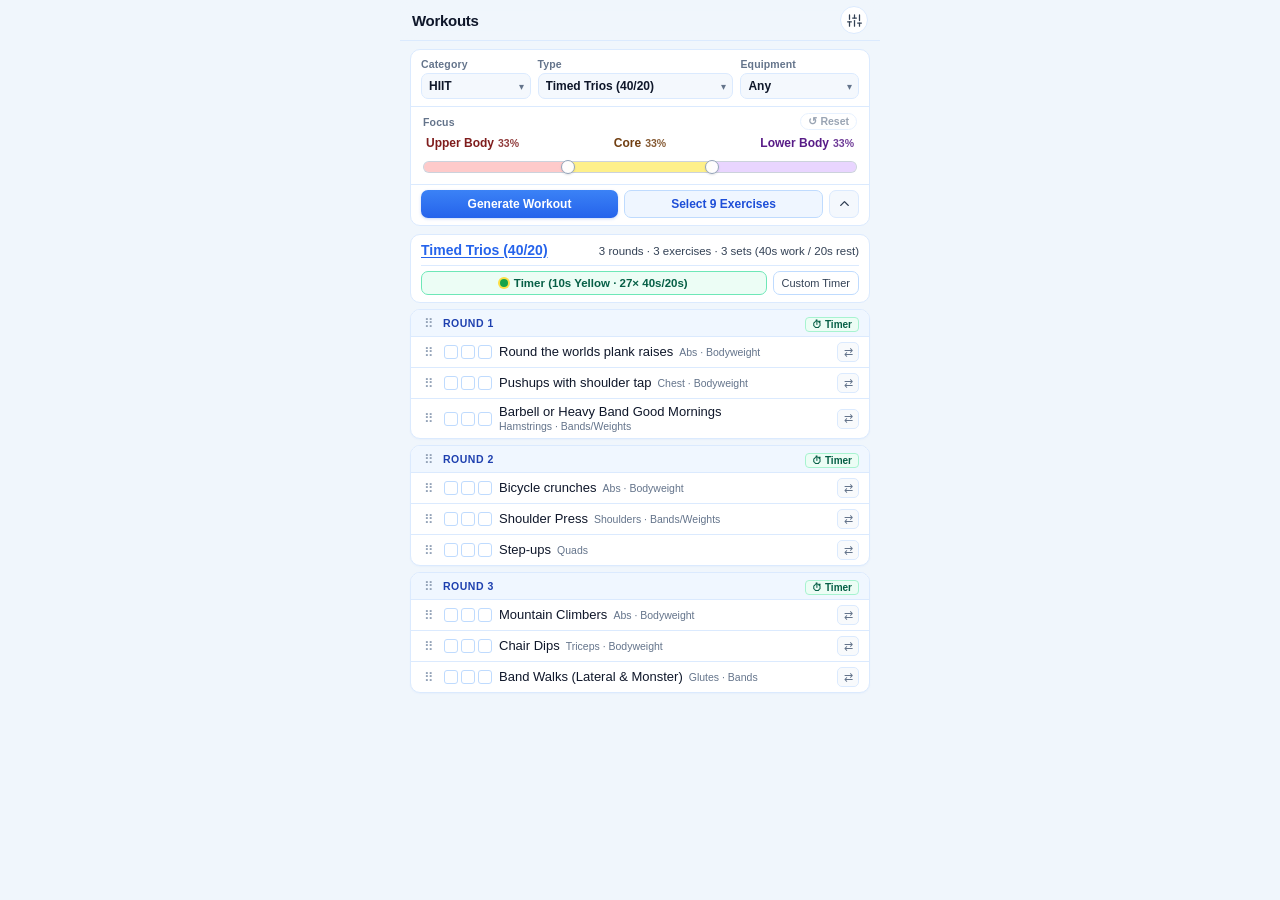
==== index.html @ 6a502878 "Fix timer audio mixing with music/podcasts, earbud-to-speaker route recovery, and timeline scroll-ba" ====
<!DOCTYPE html>
<html lang="en">
<head>
  <meta charset="UTF-8" />
  <meta name="viewport" content="width=device-width, initial-scale=1.0, maximum-scale=1.0, user-scalable=no, viewport-fit=cover" />
  <title>Workouts — joshal.com</title>
  <meta name="description" content="Minimalist HIIT & Strength Workout Generator PWA with multi-frame exercise diagrams, custom exercise slotting, and HIIT interval timer." />
  
  <!-- iOS Safari Home Screen Shortcut & Mobile PWA Meta Tags -->
  <meta name="apple-mobile-web-app-capable" content="yes" />
  <meta name="mobile-web-app-capable" content="yes" />
  <meta name="apple-mobile-web-app-status-bar-style" content="default" />
  <meta name="apple-mobile-web-app-title" content="Workouts" />
  <meta name="theme-color" content="#f0f6fc" />

  <link rel="manifest" href="./manifest.json" />
  <link rel="icon" type="image/svg+xml" href="./diagrams/app-icon.svg" />
  <link rel="apple-touch-icon" href="./diagrams/app-icon.svg" />
  <link rel="stylesheet" href="./src/styles.css?v=28" />
</head>
<body>
  <div class="app-shell">
    <!-- Compact Minimalist Top Navigation -->
    <header class="top-nav">
      <div class="brand-group">
        <h1 class="brand-title">Workouts</h1>
        <span class="excluded-pill" id="excludedCountBadge" hidden>0 Excluded</span>
      </div>

      <div class="nav-actions">
        <button id="settingsBtn" class="icon-btn" type="button" aria-label="User Settings">
          <svg width="15" height="15" viewBox="0 0 24 24" fill="none" stroke="currentColor" stroke-width="2" stroke-linecap="round" stroke-linejoin="round" aria-hidden="true">
            <line x1="4" y1="21" x2="4" y2="14"></line>
            <line x1="4" y1="10" x2="4" y2="3"></line>
            <line x1="12" y1="21" x2="12" y2="12"></line>
            <line x1="12" y1="8" x2="12" y2="3"></line>
            <line x1="20" y1="21" x2="20" y2="16"></line>
            <line x1="20" y1="12" x2="20" y2="3"></line>
            <line x1="1" y1="14" x2="7" y2="14"></line>
            <line x1="9" y1="8" x2="15" y2="8"></line>
            <line x1="17" y1="16" x2="23" y2="16"></line>
          </svg>
        </button>
      </div>
    </header>

    <main class="main-content">
      <!-- Top Menu Row + 3-Part Focus Slider Card -->
      <section id="inputsCard" class="card inputs-card" aria-label="Workout Generator Inputs">
        <div id="generatorSettingsCollapsible" class="generator-settings-collapsible">
          <div class="top-menu-row" aria-label="Workout Filters">
            <div class="top-menu-cell">
              <label for="workoutCategorySelect">Category</label>
              <div class="select-wrapper">
                <select id="workoutCategorySelect">
                  <option value="HIIT">HIIT</option>
                  <option value="Strength">Strength</option>
                  <option value="Either">Either</option>
                </select>
              </div>
            </div>

            <div class="top-menu-cell top-menu-cell-type">
              <label for="workoutTypeSelect">Type</label>
              <div class="select-wrapper">
                <select id="workoutTypeSelect">
                  <option value="Random">Random</option>
                </select>
              </div>
            </div>

            <div class="top-menu-cell">
              <label for="equipmentSelect">Equipment</label>
              <div class="select-wrapper">
                <select id="equipmentSelect">
                  <option value="Any">Any</option>
                  <option value="Weights">Weights</option>
                  <option value="Bands">Bands</option>
                  <option value="Nothing">Nothing</option>
                </select>
              </div>
            </div>
          </div>

          <div id="focusSliderSection" class="focus-slider-section" aria-label="Body Focus Distribution">
            <div class="focus-header-row">
              <span class="focus-section-title">Focus</span>
              <button
                type="button"
                id="resetFocusBtn"
                class="focus-reset-btn is-default"
                aria-label="Reset focus to 1/3 Upper Body, 1/3 Core, 1/3 Lower Body"
              >
                ↺ Reset
              </button>
            </div>
            <div class="focus-labels-row">
              <button
                type="button"
                id="focusLabelUpper"
                class="focus-area-label focus-label-upper"
                data-focus-area="Upper Body"
                aria-pressed="true"
              >
                <span class="focus-label-name">Upper Body</span>
                <span class="focus-label-pct" id="focusPctUpper">33%</span>
              </button>

              <button
                type="button"
                id="focusLabelCore"
                class="focus-area-label focus-label-core"
                data-focus-area="Core"
                aria-pressed="true"
              >
                <span class="focus-label-name">Core</span>
                <span class="focus-label-pct" id="focusPctCore">33%</span>
              </button>

              <button
                type="button"
                id="focusLabelLower"
                class="focus-area-label focus-label-lower"
                data-focus-area="Legs"
                aria-pressed="true"
              >
                <span class="focus-label-name">Lower Body</span>
                <span class="focus-label-pct" id="focusPctLower">33%</span>
              </button>
            </div>

            <div id="focusBarTrack" class="focus-bar-track">
              <div class="focus-bar-segments">
                <div id="focusSegUpper" class="focus-seg focus-seg-upper" style="width: 33.3333%;"></div>
                <div id="focusSegCore" class="focus-seg focus-seg-core" style="width: 33.3333%;"></div>
                <div id="focusSegLower" class="focus-seg focus-seg-lower" style="width: 33.3334%;"></div>
              </div>
              <div id="focusHandlesLayer" class="focus-handles-layer"></div>
            </div>
          </div>
        </div>

        <div class="generate-btn-row">
          <button id="generateWorkoutBtn" class="generate-btn" type="button">
            Generate Workout
          </button>
          <button id="selectExercisesBtn" class="select-exercises-btn" type="button">
            Select 9 Exercises
          </button>
          <button
            id="toggleInputsCollapseBtn"
            class="toggle-inputs-btn"
            type="button"
            aria-expanded="true"
            aria-controls="generatorSettingsCollapsible"
            aria-label="Collapse workout generator settings"
            title="Collapse workout generator settings"
          >
            <svg class="toggle-inputs-chevron" width="15" height="15" viewBox="0 0 24 24" fill="none" stroke="currentColor" stroke-width="2.25" stroke-linecap="round" stroke-linejoin="round" aria-hidden="true">
              <polyline points="18 15 12 9 6 15"></polyline>
            </svg>
          </button>
        </div>
      </section>

      <!-- Active Workout Section -->
      <section id="workoutSection" class="workout-section" aria-live="polite">
        <!-- Consolidated Single-Look Workout Header Bar (Workout Type is a Hyperlink + HIIT Timer Controls) -->
        <div class="card workout-header-card">
          <div class="workout-consolidated-bar">
            <a href="#workout-format" id="workoutTitleBtn" class="workout-type-link">
              <span id="workoutNameText">Timed Trios (40/20)</span>
            </a>
            <span class="workout-consolidated-meta" id="workoutMetaSummary">3 rounds · 3 exercises · 3 sets</span>
          </div>
          <div id="workoutTimerBar" class="workout-timer-bar">
            <button id="openWorkoutTimerBtn" class="timer-launch-btn" type="button">
              <span class="timer-icon-dot"></span>
              <span id="workoutTimerBtnLabel">Timer (10s + 9× 40/20)</span>
            </button>
            <button id="openCustomTimerBtn" class="timer-custom-btn" type="button">
              Custom Timer
            </button>
          </div>
        </div>

        <!-- Dynamic Rounds Container -->
        <div id="roundsContainer" class="rounds-container"></div>
      </section>
    </main>

    <!-- Bottom Sheet Modal Backdrop -->
    <div id="modalBackdrop" class="modal-backdrop" hidden></div>

    <!-- 1. Exercise Memory Refresher Modal (Description + Pre-Generated Multi-Frame Diagram) -->
    <div id="exerciseModal" class="bottom-sheet" role="dialog" aria-modal="true" aria-labelledby="exerciseModalTitle" hidden>
      <div class="sheet-handle"></div>
      <div class="sheet-header">
        <div>
          <span class="eyebrow-label" id="exerciseModalCategory">EXERCISE</span>
          <h2 id="exerciseModalTitle" class="sheet-title">Exercise Name</h2>
        </div>
        <button class="close-sheet-btn" data-close-modal="exerciseModal" type="button" aria-label="Close">✕</button>
      </div>
      <div class="sheet-content">
        <div class="diagram-container">
          <img id="exerciseModalDiagram" src="" alt="Exercise movement and muscle diagram" width="680" height="248" class="exercise-diagram-img" />
        </div>
        <div id="exerciseModalBadges" class="badge-row"></div>
        <p id="exerciseModalSummary" class="modal-lead"></p>

        <div class="modal-section">
          <h3>Instructions</h3>
          <ol id="exerciseModalSteps" class="steps-list"></ol>
        </div>

        <div class="form-tip-box" id="exerciseModalTipBox">
          <strong>Form Cue:</strong> <span id="exerciseModalTip"></span>
        </div>

        <div class="sheet-footer-actions" id="exerciseModalFooterActions">
          <button id="openSwapFromExerciseModalBtn" class="primary-action-btn" type="button">
            Swap Exercise
          </button>
        </div>
      </div>
    </div>

    <!-- 2. Workout Type Memory Refresher Modal -->
    <div id="workoutTypeModal" class="bottom-sheet" role="dialog" aria-modal="true" aria-labelledby="workoutTypeModalTitle" hidden>
      <div class="sheet-handle"></div>
      <div class="sheet-header">
        <div>
          <span class="eyebrow-label" id="workoutTypeModalCategory">WORKOUT FORMAT</span>
          <h2 id="workoutTypeModalTitle" class="sheet-title">Workout Type</h2>
        </div>
        <button class="close-sheet-btn" data-close-modal="workoutTypeModal" type="button" aria-label="Close">✕</button>
      </div>
      <div class="sheet-content">
        <div id="workoutTypeModalPills" class="workout-meta-pills"></div>
        <p id="workoutTypeModalSummary" class="modal-lead"></p>

        <div class="modal-section">
          <h3>How It Works</h3>
          <ol id="workoutTypeModalSteps" class="steps-list"></ol>
        </div>

        <div class="form-tip-box">
          <strong>Structure:</strong> <span id="workoutTypeModalTimer"></span>
        </div>

        <div class="form-tip-box tip-secondary">
          <strong>Pacing:</strong> <span id="workoutTypeModalPacing"></span>
        </div>
      </div>
    </div>

    <!-- 3. Exercise Swap Dropdown / Picker Sheet -->
    <div id="swapModal" class="bottom-sheet" role="dialog" aria-modal="true" aria-labelledby="swapModalTitle" hidden>
      <div class="sheet-handle"></div>
      <div class="sheet-header">
        <div>
          <span class="eyebrow-label" id="swapModalSlotLabel">ROUND 1 · EXERCISE 1</span>
          <h2 id="swapModalTitle" class="sheet-title">Swap Exercise</h2>
        </div>
        <button class="close-sheet-btn" data-close-modal="swapModal" type="button" aria-label="Close">✕</button>
      </div>
      <div class="sheet-content">
        <div class="swap-controls">
          <div id="swapSlotOptionsContainer" class="swap-slot-options-box" hidden></div>
          <button id="randomSwapBtn" class="random-swap-btn" type="button">
            Pick Random Valid Replacement
          </button>

          <div class="search-and-toggle">
            <input id="swapSearchInput" type="search" placeholder="Search exercises or muscles..." class="search-input" />
            <div class="segmented-control" role="tablist">
              <button id="swapFilterMatchingBtn" class="seg-btn active" type="button">Matching Filters</button>
              <button id="swapFilterAllBtn" class="seg-btn" type="button">All Exercises</button>
            </div>
            <div id="swapMuscleFilterBar" class="muscle-filter-bar" role="group" aria-label="Filter by muscle group"></div>
          </div>
        </div>

        <div id="swapExerciseList" class="swap-exercise-list"></div>
      </div>
    </div>

    <!-- 4. Muscle Overload Balance Recommendations Modal -->
    <div id="balanceModal" class="bottom-sheet" role="dialog" aria-modal="true" aria-labelledby="balanceModalTitle" hidden>
      <div class="sheet-handle"></div>
      <div class="sheet-header">
        <div>
          <span class="eyebrow-label warning-eyebrow">MUSCLE LOAD BALANCER</span>
          <h2 id="balanceModalTitle" class="sheet-title">Recommended Alternatives</h2>
        </div>
        <button class="close-sheet-btn" data-close-modal="balanceModal" type="button" aria-label="Close">✕</button>
      </div>
      <div class="sheet-content">
        <p id="balanceModalDescription" class="modal-lead"></p>
        <div id="balanceRecommendationsList" class="swap-exercise-list"></div>
        <button id="dismissWarningModalBtn" class="secondary-pill-btn full-width-link" type="button">
          Dismiss Overload Warning
        </button>
      </div>
    </div>

    <!-- 5. Per-User Profile & Settings Modal -->
    <div id="settingsModal" class="bottom-sheet" role="dialog" aria-modal="true" aria-labelledby="settingsModalTitle" hidden>
      <div class="sheet-handle"></div>
      <div class="sheet-header">
        <div>
          <span class="eyebrow-label">PREFERENCES</span>
          <h2 id="settingsModalTitle" class="sheet-title">Settings</h2>
        </div>
        <button class="close-sheet-btn" data-close-modal="settingsModal" type="button" aria-label="Close">✕</button>
      </div>
      <div class="sheet-content">
        <div class="settings-block" id="spokenExerciseNamesSettingBlock">
          <div class="settings-toggle-row">
            <div class="settings-toggle-copy">
              <h3>Spoken Exercise Names</h3>
              <p class="settings-help">Announce upcoming exercises and count down 3, 2, 1 in the timer.</p>
            </div>
            <button
              id="spokenExerciseNamesToggle"
              class="ios-toggle-switch is-on"
              type="button"
              role="switch"
              aria-checked="true"
              aria-label="Spoken Exercise Names"
            >
              <span class="ios-toggle-thumb"></span>
            </button>
          </div>
        </div>

        <div class="settings-block">
          <h3>Options per Exercise Slot</h3>
          <p class="settings-help">Provide 1 single exercise or 2–3 balanced options per slot.</p>
          <div class="segmented-control options-per-slot-control">
            <button class="seg-btn" data-options-count="1" type="button">1 Option</button>
            <button class="seg-btn" data-options-count="2" type="button">2 Options</button>
            <button class="seg-btn" data-options-count="3" type="button">3 Options</button>
          </div>
        </div>

        <div class="settings-block">
          <div class="exclusion-header-row">
            <h3>Exercise Exclusion List</h3>
            <button id="clearExclusionsBtn" class="text-link-btn" type="button">Include All</button>
          </div>
          <p class="settings-help">Uncheck exercises to exclude them from your workouts.</p>
          <input id="exclusionSearchInput" type="search" placeholder="Filter exercises or muscles..." class="search-input" />
          <div id="exclusionMuscleFilterBar" class="muscle-filter-bar" role="group" aria-label="Filter exclusions by muscle group"></div>
          <div id="exclusionChecklist" class="exclusion-checklist"></div>
        </div>

        <div class="settings-block qa-link-block">
          <a href="./qa-gallery.html" class="secondary-pill-btn full-width-link">
            View All 90 Exercise Diagrams →
          </a>
        </div>

        <div class="easter-egg-row">
          <button id="openCalfStretchTimerBtn" class="easter-egg-btn" type="button">
            Calf Stretch Timer
          </button>
        </div>
      </div>
    </div>

    <!-- 6. Select X Exercises (Custom Exercise Picker & Auto-Slotter) Modal -->
    <div id="selectExercisesModal" class="bottom-sheet" role="dialog" aria-modal="true" aria-labelledby="selectExercisesModalTitle" hidden>
      <div class="sheet-handle"></div>
      <div class="sheet-header">
        <div>
          <span class="eyebrow-label" id="selectExercisesEyebrow">CUSTOM EXERCISE PICKER</span>
          <h2 id="selectExercisesModalTitle" class="sheet-title">Select 9 Exercises (0/9)</h2>
        </div>
        <button class="close-sheet-btn" data-close-modal="selectExercisesModal" type="button" aria-label="Close">✕</button>
      </div>
      <div class="sheet-content">
        <div class="custom-select-toolbar">
          <div class="custom-select-status-row">
            <span id="selectExercisesDistributionText" class="settings-help">Pick exercises and the app will auto-slot them to balance muscle groups per round.</span>
            <div class="custom-select-quick-btns">
              <button id="autoFillRemainingBtn" class="text-link-btn" type="button">Auto-Fill Rest</button>
              <button id="clearSelectedExercisesBtn" class="text-link-btn" type="button">Clear</button>
            </div>
          </div>
          <input id="selectExercisesSearchInput" type="search" placeholder="Search exercises or muscles..." class="search-input" />
          <div class="segmented-control" role="tablist">
            <button id="selectFilterMatchingBtn" class="seg-btn active" type="button">Matching Filters</button>
            <button id="selectFilterAllBtn" class="seg-btn" type="button">All Exercises</button>
          </div>
          <div id="selectExercisesMuscleFilterBar" class="muscle-filter-bar" role="group" aria-label="Filter by muscle group"></div>
        </div>

        <div id="selectExercisesList" class="swap-exercise-list"></div>

        <div class="sheet-footer-actions">
          <button id="confirmSelectExercisesBtn" class="primary-action-btn" type="button">
            Auto-Slot Selected Exercises (0/9)
          </button>
        </div>
      </div>
    </div>

    <!-- 7. Large High-Visibility HIIT & Custom Timer Modal -->
    <div id="timerModal" class="timer-fullscreen-modal" role="dialog" aria-modal="true" aria-labelledby="timerModalTitle" hidden>
      <div class="timer-modal-inner">
        <!-- Top Header Bar -->
        <div class="timer-top-bar">
          <div>
            <span class="eyebrow-label" id="timerModalEyebrow">HIIT INTERVAL TIMER</span>
            <h2 id="timerModalTitle" class="timer-workout-title">Timed Duos (40/20)</h2>
          </div>
          <div class="timer-top-actions">
            <button id="toggleTimerCustomizerBtn" class="secondary-pill-btn" type="button">
              Customize
            </button>
            <button id="closeTimerModalBtn" class="close-sheet-btn" type="button" aria-label="Close Timer">✕</button>
          </div>
        </div>

        <!-- Scope Selector (Round 1, Round 2, etc.) -->
        <div id="timerScopePills" class="timer-scope-pills" role="tablist" aria-label="Timer Round Scope"></div>

        <!-- View A: Large High-Visibility Timer Execution View -->
        <div id="timerExecutionView" class="timer-execution-view">
          <div id="timerStageCard" class="timer-stage-card timer-color-yellow">
            <div id="timerStageFill" class="timer-stage-fill" style="height: 100%"></div>
            <div class="timer-stage-content">
              <div class="timer-stage-top">
                <span id="timerPhaseBadge" class="timer-phase-badge">10s PREP COUNTDOWN</span>
                <span id="timerStepCounter" class="timer-step-counter">Step 1 of 13</span>
              </div>

              <div id="timerClockDisplay" class="timer-big-clock" aria-live="assertive">
                00:10
              </div>

              <div id="timerActiveExerciseName" class="timer-bottom-label">
                Count Down
              </div>
            </div>
          </div>

          <div id="timerUpNextText" class="timer-up-next">
            Up Next: Exercise 1
          </div>

          <!-- Visual Sequence Strip (10s Yellow -> 40s Green -> 20s Blue ...) -->
          <div id="timerSequenceTimeline" class="timer-sequence-timeline" aria-label="Timer Intervals"></div>

          <!-- Large Touch Transport Controls -->
          <div class="timer-controls-row">
            <button id="timerPrevStepBtn" class="timer-ctrl-btn" type="button" aria-label="Previous Interval">⏮ Prev</button>
            <button id="timerStartPauseBtn" class="timer-play-btn" type="button">▶ Start</button>
            <button id="timerNextStepBtn" class="timer-ctrl-btn" type="button" aria-label="Next Interval">Next ⏭</button>
            <button id="timerResetBtn" class="timer-ctrl-btn" type="button" aria-label="Reset Timer">↺ Reset</button>
          </div>
        </div>

        <!-- View B: Custom Timer & Stock Timer Customizer View -->
        <div id="timerCustomizerView" class="timer-customizer-view" hidden>
          <div class="settings-block">
            <h3>Timer Mode &amp; Presets</h3>
            <div class="segmented-control">
              <button id="timerModeStockBtn" class="seg-btn active" type="button">Tuned Stock Timer</button>
              <button id="timerModeCustomBtn" class="seg-btn" type="button">Custom Timer Preset</button>
            </div>
            <div id="customPresetSelectorBox" class="custom-preset-box" hidden>
              <label for="customTimerPresetSelect" class="settings-help">Select Custom Timer Template:</label>
              <select id="customTimerPresetSelect" class="search-input"></select>
            </div>
            <div class="countdown-config-row">
              <label for="timerCountdownInput">Yellow Prep Countdown (sec):</label>
              <input id="timerCountdownInput" type="number" min="1" max="60" value="10" class="timer-num-input" />
            </div>
          </div>

          <div class="settings-block">
            <h3>Per-Exercise Durations &amp; Colors</h3>
            <p class="settings-help">Customize work/rest durations, change colors, or add extra times for any exercise in this workout.</p>
            <div id="perExerciseTimerList" class="per-exercise-timer-list"></div>
          </div>

          <div class="settings-block">
            <div class="exclusion-header-row">
              <h3>Interval Sequence Steps</h3>
              <button id="resetStockTimerBtn" class="text-link-btn" type="button">Reset to Default Stock</button>
            </div>
            <p class="settings-help">Add new times, or edit duration, color, and label for any interval step.</p>
            <div class="add-interval-row">
              <input id="newIntervalLabelInput" type="text" placeholder="Exercise or label..." class="search-input add-interval-label" />
              <input id="newIntervalDurationInput" type="number" min="1" max="3600" value="30" class="timer-num-input" aria-label="New interval duration in seconds" />
              <select id="newIntervalColorSelect" class="timer-color-select" aria-label="New interval color">
                <option value="green">Green</option>
                <option value="yellow-green">Yellow-Green</option>
                <option value="blue-green">Blue-Green</option>
                <option value="blue">Blue</option>
                <option value="yellow">Yellow</option>
                <option value="red">Red</option>
                <option value="orange">Orange</option>
                <option value="purple">Purple</option>
              </select>
              <button id="addCustomIntervalBtn" class="secondary-pill-btn" type="button">+ Add Time</button>
            </div>
            <div id="customIntervalStepsList" class="custom-interval-steps-list"></div>
          </div>

          <div class="sheet-footer-actions">
            <button id="applyTimerCustomizationBtn" class="primary-action-btn" type="button">
              Done &amp; Return to Timer
            </button>
          </div>
        </div>
      </div>
    </div>

    <!-- Toast Notification -->
    <div id="toast" class="toast" hidden>Updated</div>
  </div>

  <script type="module" src="./src/app.js?v=28"></script>
</body>
</html>
---- src/styles.css ----
:root {
  --bg-primary: #f0f6fc;
  --bg-card: #ffffff;
  --bg-card-elevated: #e8f2fc;
  --bg-input: #f4f8fd;
  --border-subtle: #dbeafe;
  --border-strong: #bfdbfe;
  --text-primary: #0f172a;
  --text-secondary: #334155;
  --text-muted: #64748b;
  --link-color: #2563eb;
  --accent-primary: #2563eb;
  --accent-blue-soft: #eff6ff;
  --accent-blue-border: #bfdbfe;
  --accent-blue-text: #1d4ed8;
  --accent-amber-bg: #fffbeb;
  --accent-amber-border: #fde68a;
  --accent-amber-text: #92400e;
  --radius-lg: 10px;
  --radius-md: 7px;
  --radius-sm: 4px;
  --safe-top: env(safe-area-inset-top, 0px);
  --safe-bottom: env(safe-area-inset-bottom, 0px);
}

* {
  box-sizing: border-box;
  -webkit-tap-highlight-color: transparent;
}

html, body {
  margin: 0;
  padding: 0;
  background-color: var(--bg-primary);
  color: var(--text-primary);
  font-family: -apple-system, BlinkMacSystemFont, "SF Pro Text", "Inter", "Segoe UI", Roboto, Helvetica, Arial, sans-serif;
  -webkit-font-smoothing: antialiased;
  touch-action: manipulation;
  overscroll-behavior-y: none;
}

.app-shell {
  max-width: 480px;
  margin: 0 auto;
  min-height: 100dvh;
  padding-bottom: calc(var(--safe-bottom) + 12px);
  display: flex;
  flex-direction: column;
}

/* Compact Light Top Navigation (safe-area-inset-top keeps sticky header below iPhone Dynamic Island in Safari Shortcut standalone mode) */
.top-nav {
  position: sticky;
  top: 0;
  z-index: 30;
  display: flex;
  align-items: center;
  justify-content: space-between;
  padding: calc(var(--safe-top) + 6px) 12px 6px;
  background: rgba(240, 246, 252, 0.94);
  backdrop-filter: blur(12px);
  -webkit-backdrop-filter: blur(12px);
  border-bottom: 1px solid var(--border-subtle);
}

.brand-group {
  display: flex;
  align-items: center;
  gap: 8px;
}

.brand-title {
  margin: 0;
  font-size: 15px;
  font-weight: 700;
  letter-spacing: -0.3px;
  color: var(--text-primary);
}

.excluded-pill {
  font-size: 10.5px;
  font-weight: 500;
  background: var(--accent-blue-soft);
  color: var(--accent-blue-text);
  border: 1px solid var(--accent-blue-border);
  padding: 1px 7px;
  border-radius: 999px;
}

.nav-actions {
  display: flex;
  align-items: center;
  gap: 6px;
}

.icon-btn {
  width: 28px;
  height: 28px;
  border-radius: 50%;
  background: var(--bg-card);
  border: 1px solid var(--border-subtle);
  color: var(--text-secondary);
  display: inline-flex;
  align-items: center;
  justify-content: center;
  cursor: pointer;
  padding: 0;
  transition: all 0.15s ease;
}

.icon-btn:hover,
.icon-btn:active {
  border-color: var(--link-color);
  color: var(--link-color);
  background: var(--accent-blue-soft);
}

/* Main Content — Ultra-Compact Vertical Density */
.main-content {
  padding: 8px 10px 16px;
  display: flex;
  flex-direction: column;
  gap: 8px;
}

.workout-section {
  display: flex;
  flex-direction: column;
  gap: 6px;
}

.card {
  background: var(--bg-card);
  border: 1px solid var(--border-subtle);
  border-radius: var(--radius-lg);
  overflow: hidden;
}

/* Top Menu Row (Category, Type, Equipment) + 3-Part Focus Slider */
.top-menu-row {
  padding: 8px 10px 7px;
  display: grid;
  grid-template-columns: minmax(0, 0.85fr) minmax(0, 1.52fr) minmax(0, 0.92fr);
  gap: 7px;
  border-bottom: 1px solid var(--border-subtle);
}

.top-menu-cell {
  display: flex;
  flex-direction: column;
  gap: 3px;
  min-width: 0;
}

.top-menu-cell label {
  font-size: 10.5px;
  font-weight: 600;
  color: var(--text-muted);
  letter-spacing: 0.15px;
  line-height: 1.15;
  white-space: nowrap;
}

.select-wrapper {
  position: relative;
  width: 100%;
  min-width: 0;
  background: var(--bg-input);
  border: 1px solid var(--border-subtle);
  border-radius: var(--radius-md);
  transition: border-color 0.15s ease, background-color 0.15s ease;
}

.select-wrapper:focus-within {
  border-color: var(--link-color);
  background: #ffffff;
}

.select-wrapper select {
  width: 100%;
  appearance: none;
  -webkit-appearance: none;
  background: transparent;
  color: var(--text-primary);
  border: none;
  padding: 5px 18px 5px 7px;
  font-size: 12px;
  font-weight: 600;
  text-align: left;
  text-align-last: left;
  cursor: pointer;
  white-space: nowrap;
  overflow: hidden;
  text-overflow: ellipsis;
}

.select-wrapper select:focus {
  outline: none;
}

.select-wrapper::after {
  content: "▾";
  position: absolute;
  right: 6px;
  top: 50%;
  transform: translateY(-50%);
  color: var(--text-muted);
  pointer-events: none;
  font-size: 10px;
}

/* 3-Part Focus Slider */
.focus-slider-section {
  padding: 6px 12px 7px;
  display: flex;
  flex-direction: column;
  gap: 4px;
  border-bottom: 1px solid var(--border-subtle);
}

.focus-header-row {
  display: flex;
  align-items: center;
  justify-content: space-between;
  gap: 8px;
}

.focus-section-title {
  font-size: 10.5px;
  font-weight: 600;
  color: var(--text-muted);
  letter-spacing: 0.15px;
  line-height: 1.15;
}

.focus-reset-btn {
  appearance: none;
  -webkit-appearance: none;
  background: var(--accent-soft, #eff6ff);
  color: var(--link-color, #2563eb);
  border: 1px solid rgba(37, 99, 235, 0.25);
  border-radius: 999px;
  padding: 1px 7px;
  font-family: inherit;
  font-size: 10.5px;
  font-weight: 600;
  line-height: 1.25;
  cursor: pointer;
  user-select: none;
  transition: opacity 0.15s ease, background-color 0.15s ease, border-color 0.15s ease, color 0.15s ease;
}

.focus-reset-btn:hover {
  background: #dbeafe;
  border-color: rgba(37, 99, 235, 0.4);
}

.focus-reset-btn:active {
  transform: scale(0.97);
}

.focus-reset-btn.is-default {
  background: transparent;
  color: var(--text-muted);
  border-color: var(--border-subtle);
  opacity: 0.65;
}

.focus-reset-btn.is-default:hover {
  opacity: 0.95;
  background: rgba(15, 23, 42, 0.04);
}

.focus-labels-row {
  display: grid;
  grid-template-columns: 1fr auto 1fr;
  align-items: baseline;
  gap: 6px;
}

.focus-area-label {
  appearance: none;
  -webkit-appearance: none;
  background: transparent;
  border: none;
  padding: 2px 3px;
  margin: 0;
  border-radius: var(--radius-sm);
  font-family: inherit;
  font-size: 12px;
  font-weight: 700;
  line-height: 1.2;
  cursor: pointer;
  display: inline-flex;
  align-items: baseline;
  gap: 4px;
  user-select: none;
  transition: background-color 0.15s ease;
}

.focus-area-label:hover {
  background: rgba(15, 23, 42, 0.04);
}

.focus-area-label:active {
  transform: scale(0.98);
}

.focus-label-upper {
  justify-self: start;
  text-align: left;
  color: #7f1d1d;
}

.focus-label-core {
  justify-self: center;
  text-align: center;
  color: #713f12;
}

.focus-label-lower {
  justify-self: end;
  text-align: right;
  color: #581c87;
}

.focus-area-label.is-deselected {
  color: #94a3b8;
  font-weight: 600;
}

.focus-label-pct {
  font-size: 10.5px;
  font-weight: 700;
  font-variant-numeric: tabular-nums;
  opacity: 0.86;
}

.focus-area-label.is-deselected .focus-label-pct {
  display: none;
}

.focus-bar-track {
  position: relative;
  height: 20px;
  display: flex;
  align-items: center;
  touch-action: none;
  user-select: none;
  cursor: pointer;
}

.focus-bar-segments {
  width: 100%;
  height: 12px;
  border-radius: 999px;
  overflow: hidden;
  display: flex;
  border: 1px solid rgba(15, 23, 42, 0.1);
  background: #e2e8f0;
}

.focus-seg {
  height: 100%;
  transition: width 0.1s ease-out;
}

.focus-bar-track.is-dragging .focus-seg {
  transition: none;
}

.focus-seg-upper {
  background: #fecaca;
}

.focus-seg-core {
  background: #fef08a;
}

.focus-seg-lower {
  background: #e9d5ff;
}

.focus-handles-layer {
  position: absolute;
  inset: 0;
  pointer-events: none;
}

.focus-slider-thumb {
  position: absolute;
  top: 50%;
  transform: translate(-50%, -50%);
  width: 14px;
  height: 14px;
  padding: 0;
  border-radius: 50%;
  background: rgba(255, 255, 255, 0.96);
  border: 1.5px solid #94a3b8;
  box-shadow: 0 1px 2px rgba(15, 23, 42, 0.12);
  pointer-events: auto;
  cursor: ew-resize;
  touch-action: none;
  display: inline-flex;
  align-items: center;
  justify-content: center;
  transition: transform 0.1s ease, border-color 0.15s ease, box-shadow 0.15s ease;
}

/* Generous invisible touch hit-target for effortless mobile dragging */
.focus-slider-thumb::before {
  content: "";
  position: absolute;
  width: 28px;
  height: 26px;
  border-radius: 50%;
}

.focus-slider-thumb:hover,
.focus-slider-thumb:focus-visible,
.focus-slider-thumb.is-active {
  border-color: var(--link-color);
  box-shadow: 0 0 0 2.5px rgba(37, 99, 235, 0.16), 0 1px 2px rgba(15, 23, 42, 0.14);
  outline: none;
}

.focus-slider-thumb.is-active {
  transform: translate(-50%, -50%) scale(1.1);
}

/* Collapsible Generator Settings Wrapper */
.generator-settings-collapsible {
  display: flex;
  flex-direction: column;
}

.inputs-card.is-collapsed .generator-settings-collapsible {
  display: none !important;
}

/* Compact Generate & Select Exercises Button Row */
.generate-btn-row {
  padding: 5px 10px 7px;
  display: flex;
  align-items: center;
  gap: 6px;
}

.inputs-card.is-collapsed .generate-btn-row {
  padding: 6px 10px;
}

.generate-btn {
  flex: 1;
  background: linear-gradient(180deg, #3b82f6 0%, #2563eb 100%);
  color: #ffffff;
  border: none;
  border-radius: var(--radius-md);
  padding: 7px 10px;
  font-size: 12px;
  font-weight: 600;
  cursor: pointer;
  box-shadow: 0 1px 3px rgba(37, 99, 235, 0.25);
  transition: opacity 0.15s ease, transform 0.1s ease;
  white-space: nowrap;
}

.generate-btn:active {
  opacity: 0.9;
  transform: scale(0.99);
}

.select-exercises-btn {
  flex: 1;
  background: var(--accent-blue-soft);
  color: var(--accent-blue-text);
  border: 1px solid var(--border-strong);
  border-radius: var(--radius-md);
  padding: 6px 10px;
  font-size: 12px;
  font-weight: 600;
  cursor: pointer;
  transition: all 0.15s ease;
  white-space: nowrap;
}

.select-exercises-btn:hover,
.select-exercises-btn:active {
  background: #dbeafe;
  border-color: var(--link-color);
}

.toggle-inputs-btn {
  flex: 0 0 auto;
  width: 30px;
  align-self: stretch;
  background: var(--bg-input);
  color: var(--text-secondary);
  border: 1px solid var(--border-subtle);
  border-radius: var(--radius-md);
  padding: 0;
  display: inline-flex;
  align-items: center;
  justify-content: center;
  cursor: pointer;
  transition: background-color 0.15s ease, border-color 0.15s ease, color 0.15s ease;
}

.toggle-inputs-btn:hover,
.toggle-inputs-btn:active {
  background: var(--accent-blue-soft);
  color: var(--accent-blue-text);
  border-color: var(--link-color);
}

.inputs-card.is-collapsed .toggle-inputs-btn {
  background: var(--accent-blue-soft);
  color: var(--accent-blue-text);
  border: 1px solid var(--border-strong);
}

.inputs-card.is-collapsed .toggle-inputs-btn:hover,
.inputs-card.is-collapsed .toggle-inputs-btn:active {
  background: #dbeafe;
  border-color: var(--link-color);
}

.toggle-inputs-chevron {
  display: block;
  transition: transform 0.18s ease;
}

.inputs-card.is-collapsed .toggle-inputs-chevron {
  transform: rotate(180deg);
}

/* Consolidated Single-Look Workout Header */
.workout-header-card {
  padding: 7px 10px;
  display: flex;
  flex-direction: column;
  gap: 6px;
}

.workout-timer-bar {
  display: flex;
  align-items: center;
  gap: 6px;
  padding-top: 5px;
  border-top: 1px solid var(--border-subtle);
}

.timer-launch-btn {
  flex: 1;
  display: inline-flex;
  align-items: center;
  justify-content: center;
  gap: 6px;
  background: #ecfdf5;
  color: #065f46;
  border: 1px solid #6ee7b7;
  border-radius: var(--radius-md);
  padding: 5px 8px;
  font-size: 11.5px;
  font-weight: 600;
  cursor: pointer;
  min-width: 0;
  white-space: nowrap;
  overflow: hidden;
  text-overflow: ellipsis;
}

.timer-launch-btn:hover,
.timer-launch-btn:active {
  background: #d1fae5;
}

.timer-icon-dot {
  width: 8px;
  height: 8px;
  border-radius: 50%;
  background: #16a34a;
  box-shadow: 0 0 0 2px #fde047;
  flex-shrink: 0;
}

.timer-custom-btn {
  background: #ffffff;
  color: var(--text-secondary);
  border: 1px solid var(--border-strong);
  border-radius: var(--radius-md);
  padding: 5px 8px;
  font-size: 11px;
  font-weight: 500;
  cursor: pointer;
  flex-shrink: 0;
}

.timer-custom-btn:hover,
.timer-custom-btn:active {
  border-color: var(--link-color);
  color: var(--link-color);
}

.workout-consolidated-bar {
  display: flex;
  flex-wrap: wrap;
  align-items: baseline;
  justify-content: space-between;
  gap: 4px 10px;
}

/* Workout Type Hyperlink */
.workout-type-link {
  color: var(--link-color);
  text-decoration: underline;
  text-underline-offset: 2px;
  font-size: 14px;
  font-weight: 600;
  cursor: pointer;
  line-height: 1.25;
}

.workout-type-link:hover,
.workout-type-link:active {
  color: #1d4ed8;
}

.workout-consolidated-meta {
  font-size: 11.5px;
  font-weight: 400;
  color: var(--text-secondary);
  line-height: 1.25;
}

/* Compact Rounds & Slots */
.rounds-container {
  display: flex;
  flex-direction: column;
  gap: 6px;
}

.round-card {
  background: var(--bg-card);
  border: 1px solid var(--border-subtle);
  border-radius: var(--radius-lg);
  overflow: hidden;
  box-shadow: 0 1px 2px rgba(37, 99, 235, 0.04);
}

.round-card.round-completed .slots-list {
  opacity: 0.5;
}

.round-header {
  padding: 4px 10px;
  background: #f0f7ff;
  display: flex;
  align-items: center;
  justify-content: space-between;
  border-bottom: 1px solid var(--border-subtle);
}

.round-header-left {
  display: flex;
  align-items: center;
  gap: 6px;
}

.round-title {
  font-size: 10.5px;
  font-weight: 700;
  text-transform: uppercase;
  letter-spacing: 0.5px;
  color: #1e40af;
}

/* Drag Handles & Drop Target Highlights */
.drag-handle {
  display: inline-flex;
  align-items: center;
  justify-content: center;
  color: #94a3b8;
  font-size: 13px;
  line-height: 1;
  padding: 2px 3px;
  border-radius: 4px;
  cursor: grab;
  user-select: none;
  touch-action: none;
  flex-shrink: 0;
  transition: color 0.15s ease, background-color 0.15s ease;
}

.drag-handle:hover {
  color: #3b82f6;
  background-color: rgba(59, 130, 246, 0.1);
}

.drag-handle:active {
  cursor: grabbing;
}

.round-card.is-dragging,
.exercise-slot.is-dragging {
  opacity: 0.55;
  outline: 1.5px dashed #3b82f6;
}

.round-card.drag-over-round {
  outline: 2px solid #2563eb;
  box-shadow: 0 0 0 3px rgba(37, 99, 235, 0.18);
}

.exercise-slot.drag-over-slot-reorder {
  background: #eff6ff;
  box-shadow: inset 0 2px 0 #2563eb, inset 0 -2px 0 #2563eb;
}

.exercise-slot.drag-over-slot-swap {
  background: #ecfdf5;
  box-shadow: inset 0 0 0 2px #10b981;
}

/* Single-Line Combined Overload Warning Banner */
.overload-banner {
  background: var(--accent-amber-bg);
  border-bottom: 1px solid var(--accent-amber-border);
  padding: 4px 10px;
  display: flex;
  align-items: center;
  justify-content: space-between;
  flex-wrap: wrap;
  gap: 4px 8px;
  font-size: 11px;
  color: var(--accent-amber-text);
}

.overload-banner-text {
  line-height: 1.3;
  min-width: 0;
}

.overload-banner-text strong {
  font-weight: 600;
}

.overload-banner-actions {
  display: inline-flex;
  align-items: center;
  gap: 4px;
  flex-shrink: 0;
}

.balance-now-btn {
  background: #f59e0b;
  color: #ffffff;
  border: none;
  border-radius: 4px;
  padding: 2px 7px;
  font-size: 10.5px;
  font-weight: 600;
  cursor: pointer;
}

.balance-options-btn {
  background: #ffffff;
  color: var(--accent-amber-text);
  border: 1px solid var(--accent-amber-border);
  border-radius: 4px;
  padding: 2px 6px;
  font-size: 10.5px;
  font-weight: 500;
  cursor: pointer;
}

/* Exercise Slots — Tight Single-Line Layout */
.slots-list {
  display: flex;
  flex-direction: column;
}

.exercise-slot {
  padding: 5px 10px;
  border-bottom: 1px solid var(--border-subtle);
  display: flex;
  flex-direction: column;
  gap: 4px;
}

.exercise-slot:last-child {
  border-bottom: none;
}

.exercise-slot.completed .exercise-title-text {
  text-decoration: line-through;
  color: var(--text-muted);
}

/* Multi-option slide switcher tabs inside a slot */
.multi-option-tabs {
  display: flex;
  align-items: center;
  gap: 4px;
}

.multi-opt-pill {
  flex: 1;
  background: var(--accent-blue-soft);
  border: 1px solid var(--border-strong);
  color: var(--accent-blue-text);
  border-radius: 4px;
  padding: 2px 6px;
  font-size: 10.5px;
  font-weight: 500;
  cursor: pointer;
  text-align: center;
  white-space: nowrap;
  overflow: hidden;
  text-overflow: ellipsis;
  transition: all 0.15s ease;
}

.multi-opt-pill.active {
  background: var(--accent-primary);
  border-color: var(--accent-primary);
  color: #ffffff;
  font-weight: 600;
}

.slot-main-row {
  display: flex;
  align-items: center;
  justify-content: space-between;
  gap: 8px;
}

.slot-left {
  display: flex;
  align-items: center;
  gap: 7px;
  min-width: 0;
  flex: 1;
}

/* Format-Aware Small Checkboxes (Per-Set & Per-Round) */
.set-checkboxes {
  display: inline-flex;
  align-items: center;
  gap: 3px;
  flex-shrink: 0;
}

.set-check-box,
.round-check-box {
  width: 14px;
  height: 14px;
  border-radius: 3px;
  border: 1.5px solid var(--border-strong);
  background: #ffffff;
  color: transparent;
  display: inline-flex;
  align-items: center;
  justify-content: center;
  font-size: 9.5px;
  font-weight: 700;
  line-height: 1;
  padding: 0;
  cursor: pointer;
  flex-shrink: 0;
  transition: background 0.15s ease, border-color 0.15s ease;
}

.set-check-box.checked,
.round-check-box.checked {
  background: var(--accent-primary);
  border-color: var(--accent-primary);
  color: #ffffff;
}

.exercise-name-btn {
  background: none;
  border: none;
  padding: 0;
  color: var(--text-primary);
  text-align: left;
  cursor: pointer;
  display: inline-flex;
  align-items: baseline;
  flex-wrap: wrap;
  gap: 0 6px;
  min-width: 0;
  line-height: 1.25;
}

.exercise-title-text {
  font-size: 13px;
  font-weight: 500;
  color: var(--text-primary);
}

.exercise-name-btn:hover .exercise-title-text {
  color: var(--link-color);
}

/* Minimized, Unbolded Muscle & Equipment Text (#4) */
.exercise-inline-meta {
  font-size: 10.5px;
  font-weight: 400;
  color: var(--text-muted);
  white-space: nowrap;
}

.slot-actions {
  display: flex;
  align-items: center;
  flex-shrink: 0;
}

.swap-trigger-btn {
  background: #f8fafc;
  color: var(--text-muted);
  border: 1px solid var(--border-subtle);
  border-radius: 5px;
  width: 22px;
  height: 20px;
  font-size: 11px;
  padding: 0;
  cursor: pointer;
  display: inline-flex;
  align-items: center;
  justify-content: center;
  transition: all 0.15s ease;
}

.swap-trigger-btn:hover,
.swap-trigger-btn:active {
  color: var(--link-color);
  border-color: var(--link-color);
  background: var(--accent-blue-soft);
}

/* Bottom Sheet Modals (Light Motif) */
.modal-backdrop {
  position: fixed;
  inset: 0;
  background: rgba(15, 23, 42, 0.35);
  backdrop-filter: blur(2px);
  -webkit-backdrop-filter: blur(2px);
  z-index: 50;
}

.bottom-sheet {
  position: fixed;
  left: 0;
  right: 0;
  bottom: 0;
  max-width: 480px;
  margin: 0 auto;
  max-height: 88dvh;
  background: #ffffff;
  border-top: 1px solid var(--border-strong);
  border-radius: 18px 18px 0 0;
  z-index: 60;
  display: flex;
  flex-direction: column;
  padding-bottom: calc(var(--safe-bottom) + 14px);
  box-shadow: 0 -8px 30px rgba(15, 23, 42, 0.14);
}

.sheet-handle {
  width: 34px;
  height: 4px;
  border-radius: 999px;
  background: var(--border-strong);
  margin: 8px auto 2px;
  flex-shrink: 0;
}

.sheet-header {
  padding: 6px 16px 10px;
  display: flex;
  align-items: flex-start;
  justify-content: space-between;
  gap: 12px;
  border-bottom: 1px solid var(--border-subtle);
}

.eyebrow-label {
  display: block;
  font-size: 10px;
  font-weight: 500;
  letter-spacing: 0.6px;
  color: var(--text-muted);
  text-transform: uppercase;
}

.warning-eyebrow {
  color: var(--accent-amber-text);
}

.sheet-title {
  margin: 2px 0 0;
  font-size: 16.5px;
  font-weight: 600;
  color: var(--text-primary);
}

.close-sheet-btn {
  width: 26px;
  height: 26px;
  border-radius: 50%;
  background: var(--bg-card-elevated);
  border: 1px solid var(--border-subtle);
  color: var(--text-secondary);
  font-size: 12px;
  cursor: pointer;
  flex-shrink: 0;
}

.sheet-content {
  padding: 12px 16px;
  overflow-y: auto;
  display: flex;
  flex-direction: column;
  gap: 12px;
}

.diagram-container {
  width: 100%;
  aspect-ratio: 680 / 248;
  border-radius: 10px;
  overflow: hidden;
  background: #090d16;
  border: 1px solid var(--border-subtle);
}

.exercise-diagram-img {
  display: block;
  width: 100%;
  height: auto;
}

.badge-row {
  display: flex;
  flex-wrap: wrap;
  gap: 5px;
}

.mini-tag {
  font-size: 11px;
  font-weight: 400;
  padding: 2px 7px;
  border-radius: 5px;
  background: var(--bg-card-elevated);
  color: var(--text-secondary);
}

.mini-tag.pri-muscle {
  background: #fff7ed;
  color: #c2410c;
  border: 1px solid #ffedd5;
}

.mini-tag.sec-muscle {
  background: #f0f9ff;
  color: #0369a1;
  border: 1px solid #e0f2fe;
}

.workout-meta-pills {
  font-size: 12.5px;
  color: var(--text-secondary);
}

.modal-lead {
  margin: 0;
  font-size: 13px;
  line-height: 1.45;
  color: var(--text-secondary);
}

.modal-section h3 {
  margin: 0 0 6px;
  font-size: 11.5px;
  font-weight: 600;
  text-transform: uppercase;
  letter-spacing: 0.4px;
  color: var(--text-muted);
}

.steps-list {
  margin: 0;
  padding-left: 18px;
  display: flex;
  flex-direction: column;
  gap: 6px;
  font-size: 13px;
  line-height: 1.4;
  color: var(--text-primary);
}

.form-tip-box {
  background: var(--bg-primary);
  border: 1px solid var(--border-subtle);
  border-radius: 8px;
  padding: 8px 10px;
  font-size: 12.5px;
  line-height: 1.4;
  color: var(--text-secondary);
}

.form-tip-box strong {
  color: var(--text-primary);
}

.primary-action-btn,
.random-swap-btn {
  width: 100%;
  background: var(--accent-primary);
  color: #ffffff;
  border: none;
  border-radius: 8px;
  padding: 9px 14px;
  font-size: 13px;
  font-weight: 600;
  cursor: pointer;
}

/* Swap Exercise List & Controls */
.swap-controls {
  display: flex;
  flex-direction: column;
  gap: 8px;
}

.search-and-toggle {
  display: flex;
  flex-direction: column;
  gap: 6px;
}

.search-input {
  width: 100%;
  background: var(--bg-input);
  color: var(--text-primary);
  border: 1px solid var(--border-strong);
  border-radius: 7px;
  padding: 7px 10px;
  font-size: 13px;
}

.search-input:focus {
  outline: none;
  border-color: var(--link-color);
}

.segmented-control {
  display: flex;
  background: var(--bg-card-elevated);
  padding: 2px;
  border-radius: 7px;
  border: 1px solid var(--border-subtle);
}

.seg-btn {
  flex: 1;
  background: transparent;
  color: var(--text-secondary);
  border: none;
  border-radius: 5px;
  padding: 5px 8px;
  font-size: 11.5px;
  font-weight: 500;
  cursor: pointer;
}

.seg-btn.active {
  background: #ffffff;
  color: var(--text-primary);
  box-shadow: 0 1px 2px rgba(15, 23, 42, 0.08);
}

.swap-exercise-list {
  display: flex;
  flex-direction: column;
  gap: 5px;
  max-height: 44dvh;
  overflow-y: auto;
}

.swap-option-item {
  background: var(--bg-primary);
  border: 1px solid var(--border-subtle);
  border-radius: 7px;
  padding: 8px 10px;
  display: flex;
  align-items: center;
  justify-content: space-between;
  gap: 8px;
  cursor: pointer;
  text-align: left;
  color: var(--text-primary);
}

.swap-option-item:hover {
  border-color: var(--border-strong);
}

.swap-option-title {
  font-size: 13px;
  font-weight: 500;
  margin-bottom: 1px;
}

.swap-option-meta {
  font-size: 11px;
  font-weight: 400;
  color: var(--text-muted);
}

.swap-badge {
  font-size: 10.5px;
  font-weight: 400;
  color: var(--text-secondary);
  padding: 2px 6px;
  border-radius: 999px;
  border: 1px solid var(--border-subtle);
  background: #ffffff;
}

.swap-badge.balanced {
  color: #047857;
  background: #ecfdf5;
  border-color: #a7f3d0;
}

/* Settings Sheet */
.settings-block {
  background: var(--bg-primary);
  border: 1px solid var(--border-subtle);
  border-radius: 10px;
  padding: 10px 12px;
  display: flex;
  flex-direction: column;
  gap: 6px;
}

.settings-block h3 {
  margin: 0;
  font-size: 13px;
  font-weight: 600;
}

.settings-help {
  margin: 0;
  font-size: 11.5px;
  color: var(--text-secondary);
  line-height: 1.35;
}

.settings-toggle-row {
  display: flex;
  align-items: center;
  justify-content: space-between;
  gap: 12px;
}

.settings-toggle-copy {
  display: flex;
  flex-direction: column;
  gap: 3px;
  min-width: 0;
}

.ios-toggle-switch {
  position: relative;
  width: 44px;
  height: 26px;
  border-radius: 999px;
  border: 1px solid #cbd5e1;
  background: #cbd5e1;
  padding: 2px;
  cursor: pointer;
  flex-shrink: 0;
  transition: background-color 0.18s ease, border-color 0.18s ease;
}

.ios-toggle-switch.is-on {
  background: var(--accent-primary);
  border-color: var(--accent-primary);
}

.ios-toggle-thumb {
  display: block;
  width: 20px;
  height: 20px;
  border-radius: 50%;
  background: #ffffff;
  box-shadow: 0 1px 3px rgba(15, 23, 42, 0.22);
  transform: translateX(0);
  transition: transform 0.18s ease;
}

.ios-toggle-switch.is-on .ios-toggle-thumb {
  transform: translateX(18px);
}

.text-link-btn {
  background: none;
  border: none;
  padding: 0;
  color: var(--link-color);
  font-size: 11.5px;
  font-weight: 500;
  cursor: pointer;
  text-decoration: underline;
}

.secondary-pill-btn {
  background: #ffffff;
  color: var(--text-primary);
  border: 1px solid var(--border-strong);
  border-radius: 7px;
  padding: 6px 10px;
  font-size: 12px;
  font-weight: 500;
  cursor: pointer;
  white-space: nowrap;
  text-decoration: none;
  display: inline-flex;
  align-items: center;
  justify-content: center;
}

.swap-slot-options-box {
  background: var(--accent-blue-soft);
  border: 1px solid var(--border-subtle);
  border-radius: var(--radius-md);
  padding: 8px 10px;
  display: flex;
  flex-direction: column;
  gap: 6px;
}

.swap-slot-options-header {
  display: flex;
  align-items: center;
  justify-content: space-between;
}

.swap-slot-options-title {
  font-size: 11px;
  font-weight: 700;
  color: var(--accent-blue-text);
  text-transform: uppercase;
  letter-spacing: 0.4px;
}

.swap-slot-options-pills {
  display: flex;
  gap: 6px;
  flex-wrap: wrap;
}

.swap-slot-pill {
  flex: 1;
  min-width: 100px;
  background: #ffffff;
  border: 1px solid var(--border-strong);
  color: var(--text-primary);
  border-radius: 5px;
  padding: 5px 8px;
  font-size: 11.5px;
  font-weight: 500;
  cursor: pointer;
  text-align: left;
  transition: all 0.15s ease;
}

.swap-slot-pill:hover {
  border-color: var(--link-color);
}

.swap-slot-pill.active {
  background: var(--accent-primary);
  border-color: var(--accent-primary);
  color: #ffffff;
  font-weight: 600;
}

.exclusion-header-row {
  display: flex;
  align-items: center;
  justify-content: space-between;
}

.exclusion-checklist {
  max-height: 200px;
  overflow-y: auto;
  display: flex;
  flex-direction: column;
  gap: 3px;
}

.exclusion-row {
  display: flex;
  align-items: center;
  justify-content: space-between;
  padding: 5px 8px;
  border-radius: 6px;
  background: #ffffff;
  border: 1px solid var(--border-subtle);
  font-size: 12.5px;
  cursor: pointer;
}

.exclusion-row.is-excluded {
  opacity: 0.5;
}

.full-width-link {
  width: 100%;
}

.easter-egg-row {
  display: flex;
  justify-content: center;
  margin-top: -2px;
}

.easter-egg-btn {
  background: #f7fee7;
  color: #3f6212;
  border: 1px solid #bef264;
  border-radius: 999px;
  padding: 5px 14px;
  font-size: 11.5px;
  font-weight: 600;
  cursor: pointer;
  transition: all 0.15s ease;
}

.easter-egg-btn:hover,
.easter-egg-btn:active {
  background: #ecfccb;
  color: #365314;
  border-color: #84cc16;
}

/* Dismiss Warning Button on Overload Banner */
.dismiss-warning-btn {
  background: transparent;
  color: var(--accent-amber-text);
  border: 1px solid var(--accent-amber-border);
  border-radius: 4px;
  padding: 2px 6px;
  font-size: 10.5px;
  font-weight: 600;
  cursor: pointer;
  line-height: 1.2;
}

.dismiss-warning-btn:hover,
.dismiss-warning-btn:active {
  background: #fde68a;
}

/* Round & Exercise Slot Timer Buttons */
.round-timer-btn {
  background: #ecfdf5;
  color: #065f46;
  border: 1px solid #a7f3d0;
  border-radius: 4px;
  padding: 1px 6px;
  font-size: 10px;
  font-weight: 600;
  cursor: pointer;
  display: inline-flex;
  align-items: center;
  gap: 3px;
}

.round-timer-btn:hover,
.round-timer-btn:active {
  background: #d1fae5;
}

.slot-timer-btn {
  background: #f0fdf4;
  color: #15803d;
  border: 1px solid #bbf7d0;
  border-radius: 5px;
  width: 22px;
  height: 20px;
  font-size: 10.5px;
  padding: 0;
  cursor: pointer;
  display: inline-flex;
  align-items: center;
  justify-content: center;
  margin-right: 4px;
}

.slot-timer-btn:hover,
.slot-timer-btn:active {
  background: #dcfce7;
  border-color: #22c55e;
}

/* Muscle Group Filter Pill Bar */
.muscle-filter-bar {
  display: flex;
  flex-wrap: wrap;
  gap: 4px;
  padding: 2px 0;
}

.muscle-filter-pill {
  background: #ffffff;
  color: var(--text-secondary);
  border: 1px solid var(--border-subtle);
  border-radius: 999px;
  padding: 3px 8px;
  font-size: 10.5px;
  font-weight: 500;
  cursor: pointer;
  transition: all 0.12s ease;
}

.muscle-filter-pill:hover {
  border-color: var(--border-strong);
}

.muscle-filter-pill.active {
  background: var(--accent-primary);
  border-color: var(--accent-primary);
  color: #ffffff;
  font-weight: 600;
}

/* Custom Select X Exercises Modal */
.custom-select-toolbar {
  display: flex;
  flex-direction: column;
  gap: 6px;
}

.custom-select-status-row {
  display: flex;
  align-items: center;
  justify-content: space-between;
  gap: 8px;
}

.custom-select-quick-btns {
  display: inline-flex;
  align-items: center;
  gap: 8px;
  flex-shrink: 0;
}

.swap-option-item.selected-exercise-item {
  background: var(--accent-blue-soft);
  border-color: var(--accent-primary);
}

.swap-badge.selected-badge {
  background: var(--accent-primary);
  border-color: var(--accent-primary);
  color: #ffffff;
  font-weight: 600;
}

/* Fullscreen High-Visibility HIIT & Custom Timer Modal */
.timer-fullscreen-modal {
  position: fixed;
  inset: 0;
  z-index: 75;
  background: var(--bg-primary);
  display: flex;
  flex-direction: column;
  overflow-y: auto;
  padding-top: var(--safe-top);
  padding-bottom: calc(var(--safe-bottom) + 12px);
}

.timer-modal-inner {
  max-width: 480px;
  width: 100%;
  margin: 0 auto;
  padding: 10px 14px 18px;
  display: flex;
  flex-direction: column;
  gap: 10px;
  flex: 1;
}

.timer-top-bar {
  display: flex;
  align-items: center;
  justify-content: space-between;
  gap: 10px;
}

.timer-workout-title {
  margin: 2px 0 0;
  font-size: 16px;
  font-weight: 700;
  color: var(--text-primary);
}

.timer-top-actions {
  display: inline-flex;
  align-items: center;
  gap: 6px;
}

.timer-scope-pills {
  display: flex;
  flex-wrap: wrap;
  gap: 5px;
}

.timer-scope-pill {
  background: #ffffff;
  color: var(--text-secondary);
  border: 1px solid var(--border-strong);
  border-radius: 999px;
  padding: 4px 10px;
  font-size: 11px;
  font-weight: 600;
  cursor: pointer;
}

.timer-scope-pill.active {
  background: var(--accent-primary);
  border-color: var(--accent-primary);
  color: #ffffff;
}

.timer-execution-view {
  display: flex;
  flex-direction: column;
  gap: 12px;
  flex: 1;
}

/* Large Color-Coded Stage Card with Sliding Colored Fill over Grey Base */
.timer-stage-card {
  position: relative;
  overflow: hidden;
  border-radius: 18px;
  padding: 18px 16px;
  border: 3px solid #eab308;
  background: #e2e8f0;
  color: #713f12;
  display: flex;
  flex-direction: column;
  align-items: center;
  justify-content: space-between;
  text-align: center;
  min-height: 280px;
  box-shadow: 0 8px 24px rgba(15, 23, 42, 0.08);
  transition: border-color 0.2s ease, color 0.2s ease;
}

.timer-stage-fill {
  position: absolute;
  left: 0;
  right: 0;
  bottom: 0;
  width: 100%;
  height: 100%;
  background: #fef08a;
  z-index: 0;
  pointer-events: none;
  transition: height 0.06s linear;
}

.timer-stage-content {
  position: relative;
  z-index: 1;
  width: 100%;
  flex: 1;
  display: flex;
  flex-direction: column;
  align-items: center;
  justify-content: space-between;
  gap: 12px;
}

.timer-stage-card.timer-color-yellow {
  border-color: #eab308;
  color: #713f12;
}

.timer-stage-card.timer-color-yellow .timer-stage-fill {
  background: #fef08a;
}

.timer-stage-card.timer-color-yellow .timer-bottom-label {
  color: #713f12;
}

.timer-stage-card.timer-color-green {
  border-color: #16a34a;
  color: #14532d;
}

.timer-stage-card.timer-color-green .timer-stage-fill {
  background: #bbf7d0;
}

.timer-stage-card.timer-color-green .timer-bottom-label {
  color: #14532d;
}

.timer-stage-card.timer-color-yellow-green {
  border-color: #65a30d;
  color: #365314;
}

.timer-stage-card.timer-color-yellow-green .timer-stage-fill {
  background: #d9f99d;
}

.timer-stage-card.timer-color-yellow-green .timer-bottom-label {
  color: #365314;
}

.timer-stage-card.timer-color-blue-green {
  border-color: #0d9488;
  color: #134e4a;
}

.timer-stage-card.timer-color-blue-green .timer-stage-fill {
  background: #99f6e4;
}

.timer-stage-card.timer-color-blue-green .timer-bottom-label {
  color: #134e4a;
}

.timer-stage-card.timer-color-blue {
  border-color: #2563eb;
  color: #1e3a8a;
}

.timer-stage-card.timer-color-blue .timer-stage-fill {
  background: #bfdbfe;
}

.timer-stage-card.timer-color-blue .timer-bottom-label {
  color: #1e3a8a;
}

.timer-stage-card.timer-color-red {
  border-color: #dc2626;
  color: #7f1d1d;
}

.timer-stage-card.timer-color-red .timer-stage-fill {
  background: #fecaca;
}

.timer-stage-card.timer-color-red .timer-bottom-label {
  color: #7f1d1d;
}

.timer-stage-card.timer-color-orange {
  border-color: #ea580c;
  color: #7c2d12;
}

.timer-stage-card.timer-color-orange .timer-stage-fill {
  background: #fed7aa;
}

.timer-stage-card.timer-color-orange .timer-bottom-label {
  color: #7c2d12;
}

.timer-stage-card.timer-color-purple {
  border-color: #9333ea;
  color: #581c87;
}

.timer-stage-card.timer-color-purple .timer-stage-fill {
  background: #e9d5ff;
}

.timer-stage-card.timer-color-purple .timer-bottom-label {
  color: #581c87;
}

.timer-stage-top {
  width: 100%;
  display: flex;
  align-items: center;
  justify-content: space-between;
  gap: 8px;
}

.timer-phase-badge {
  font-size: 11.5px;
  font-weight: 800;
  text-transform: uppercase;
  letter-spacing: 0.6px;
  padding: 3px 9px;
  border-radius: 999px;
  background: rgba(255, 255, 255, 0.78);
}

.timer-step-counter {
  font-size: 11.5px;
  font-weight: 700;
  opacity: 0.85;
}

.timer-big-clock {
  font-size: clamp(78px, 23vw, 128px);
  font-weight: 900;
  font-variant-numeric: tabular-nums;
  line-height: 0.98;
  letter-spacing: -2px;
  margin: 6px 0;
  color: inherit;
}

.timer-bottom-label {
  width: 100%;
  font-size: clamp(33px, 9vw, 48px);
  font-weight: 900;
  line-height: 1.12;
  letter-spacing: -0.4px;
  padding: 6px 12px 2px;
  max-width: 100%;
  overflow-wrap: break-word;
  word-break: normal;
  color: inherit;
}

.timer-up-next {
  font-size: 13px;
  font-weight: 700;
  color: var(--text-secondary);
  text-align: center;
  padding: 6px 12px;
  border-radius: 8px;
  background: #f1f5f9;
}

/* Sequence Timeline Strip */
.timer-sequence-timeline {
  position: relative;
  display: flex;
  gap: 5px;
  overflow-x: auto;
  padding: 4px 4px 6px;
}

.timer-seq-chip {
  flex-shrink: 0;
  border-radius: 7px;
  padding: 5px 8px;
  font-size: 11px;
  font-weight: 700;
  border: 2px solid transparent;
  cursor: pointer;
  display: flex;
  flex-direction: column;
  align-items: center;
  min-width: 64px;
  opacity: 0.72;
}

.timer-seq-chip.active {
  opacity: 1;
  border-color: #0f172a;
  transform: scale(1.03);
}

.timer-seq-chip.chip-yellow {
  background: #fef08a;
  color: #713f12;
}
.timer-seq-chip.chip-green {
  background: #bbf7d0;
  color: #14532d;
}
.timer-seq-chip.chip-yellow-green {
  background: #d9f99d;
  color: #365314;
}
.timer-seq-chip.chip-blue-green {
  background: #99f6e4;
  color: #134e4a;
}
.timer-seq-chip.chip-blue {
  background: #bfdbfe;
  color: #1e3a8a;
}
.timer-seq-chip.chip-red {
  background: #fecaca;
  color: #7f1d1d;
}
.timer-seq-chip.chip-orange {
  background: #fed7aa;
  color: #7c2d12;
}
.timer-seq-chip.chip-purple {
  background: #e9d5ff;
  color: #581c87;
}

.timer-controls-row {
  display: flex;
  align-items: center;
  gap: 8px;
}

.timer-ctrl-btn {
  background: #ffffff;
  color: var(--text-primary);
  border: 1px solid var(--border-strong);
  border-radius: 10px;
  padding: 12px 10px;
  font-size: 13px;
  font-weight: 700;
  cursor: pointer;
  flex: 1;
}

.timer-play-btn {
  background: var(--accent-primary);
  color: #ffffff;
  border: none;
  border-radius: 10px;
  padding: 12px 16px;
  font-size: 15px;
  font-weight: 800;
  cursor: pointer;
  flex: 1.5;
  box-shadow: 0 3px 10px rgba(37, 99, 235, 0.3);
}

/* Compact vertical fit for Mobile Chrome on iPhone (CriOS) when URL + bottom toolbars reduce visible viewport height */
@media (max-height: 740px) {
  .timer-modal-inner {
    padding: 8px 12px 12px;
    gap: 8px;
  }
  .timer-execution-view {
    gap: 8px;
  }
  .timer-stage-card {
    min-height: 224px;
    padding: 14px 14px;
  }
  .timer-ctrl-btn,
  .timer-play-btn {
    padding: 10px 10px;
  }
}

/* Timer Customizer View */
.timer-customizer-view {
  display: flex;
  flex-direction: column;
  gap: 10px;
}

.custom-preset-box {
  display: flex;
  flex-direction: column;
  gap: 4px;
  margin-top: 4px;
}

.countdown-config-row {
  display: flex;
  align-items: center;
  justify-content: space-between;
  gap: 8px;
  font-size: 12px;
  margin-top: 4px;
}

.timer-num-input {
  width: 66px;
  background: #ffffff;
  color: var(--text-primary);
  border: 1px solid var(--border-strong);
  border-radius: 6px;
  padding: 5px 6px;
  font-size: 12.5px;
  font-weight: 600;
  text-align: center;
}

.timer-color-select {
  background: #ffffff;
  color: var(--text-primary);
  border: 1px solid var(--border-strong);
  border-radius: 6px;
  padding: 5px 6px;
  font-size: 12px;
  font-weight: 600;
}

.per-exercise-timer-list,
.custom-interval-steps-list {
  display: flex;
  flex-direction: column;
  gap: 6px;
  max-height: 220px;
  overflow-y: auto;
}

.per-exercise-timer-row {
  background: #ffffff;
  border: 1px solid var(--border-subtle);
  border-radius: 8px;
  padding: 7px 9px;
  display: flex;
  flex-direction: column;
  gap: 6px;
}

.per-exercise-row-header {
  display: flex;
  align-items: center;
  justify-content: space-between;
  gap: 6px;
  font-size: 12.5px;
  font-weight: 600;
}

.per-exercise-row-controls {
  display: flex;
  flex-wrap: wrap;
  align-items: center;
  gap: 6px;
  font-size: 11px;
}

.add-interval-row {
  display: flex;
  flex-wrap: wrap;
  align-items: center;
  gap: 5px;
}

.add-interval-label {
  flex: 1;
  min-width: 110px;
}

.interval-step-edit-row {
  background: #ffffff;
  border: 1px solid var(--border-subtle);
  border-radius: 7px;
  padding: 5px 8px;
  display: flex;
  align-items: center;
  gap: 5px;
  font-size: 11.5px;
}

.interval-step-edit-label {
  flex: 1;
  min-width: 0;
  background: var(--bg-input);
  border: 1px solid var(--border-subtle);
  border-radius: 5px;
  padding: 4px 6px;
  font-size: 11.5px;
}

/* Toast */
.toast {
  position: fixed;
  bottom: calc(var(--safe-bottom) + 16px);
  left: 50%;
  transform: translateX(-50%);
  background: var(--text-primary);
  color: #ffffff;
  font-size: 12px;
  font-weight: 500;
  padding: 6px 14px;
  border-radius: 999px;
  z-index: 90;
  box-shadow: 0 4px 12px rgba(15, 23, 42, 0.2);
}

[hidden] {
  display: none !important;
}
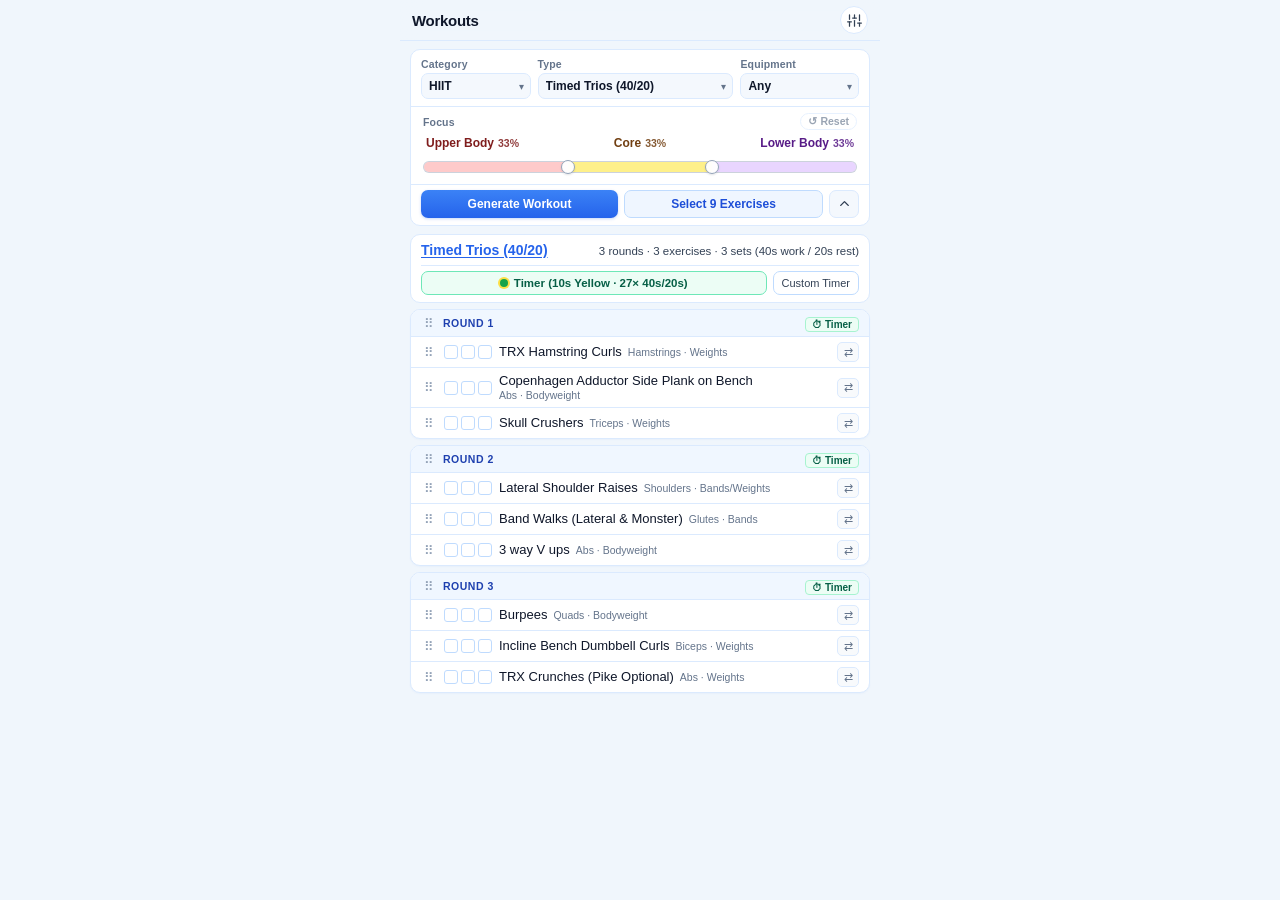
==== commit c4d8bce1: "Harden timer + music/podcast coexistence across Silent Mode, app switches & restarts (v29)" ====
--- a/index.html
+++ b/index.html
@@ -16,7 +16,7 @@
   <link rel="manifest" href="./manifest.json" />
   <link rel="icon" type="image/svg+xml" href="./diagrams/app-icon.svg" />
   <link rel="apple-touch-icon" href="./diagrams/app-icon.svg" />
-  <link rel="stylesheet" href="./src/styles.css?v=28" />
+  <link rel="stylesheet" href="./src/styles.css?v=29" />
 </head>
 <body>
   <div class="app-shell">
@@ -524,6 +524,6 @@
     <div id="toast" class="toast" hidden>Updated</div>
   </div>
 
-  <script type="module" src="./src/app.js?v=28"></script>
+  <script type="module" src="./src/app.js?v=29"></script>
 </body>
 </html>
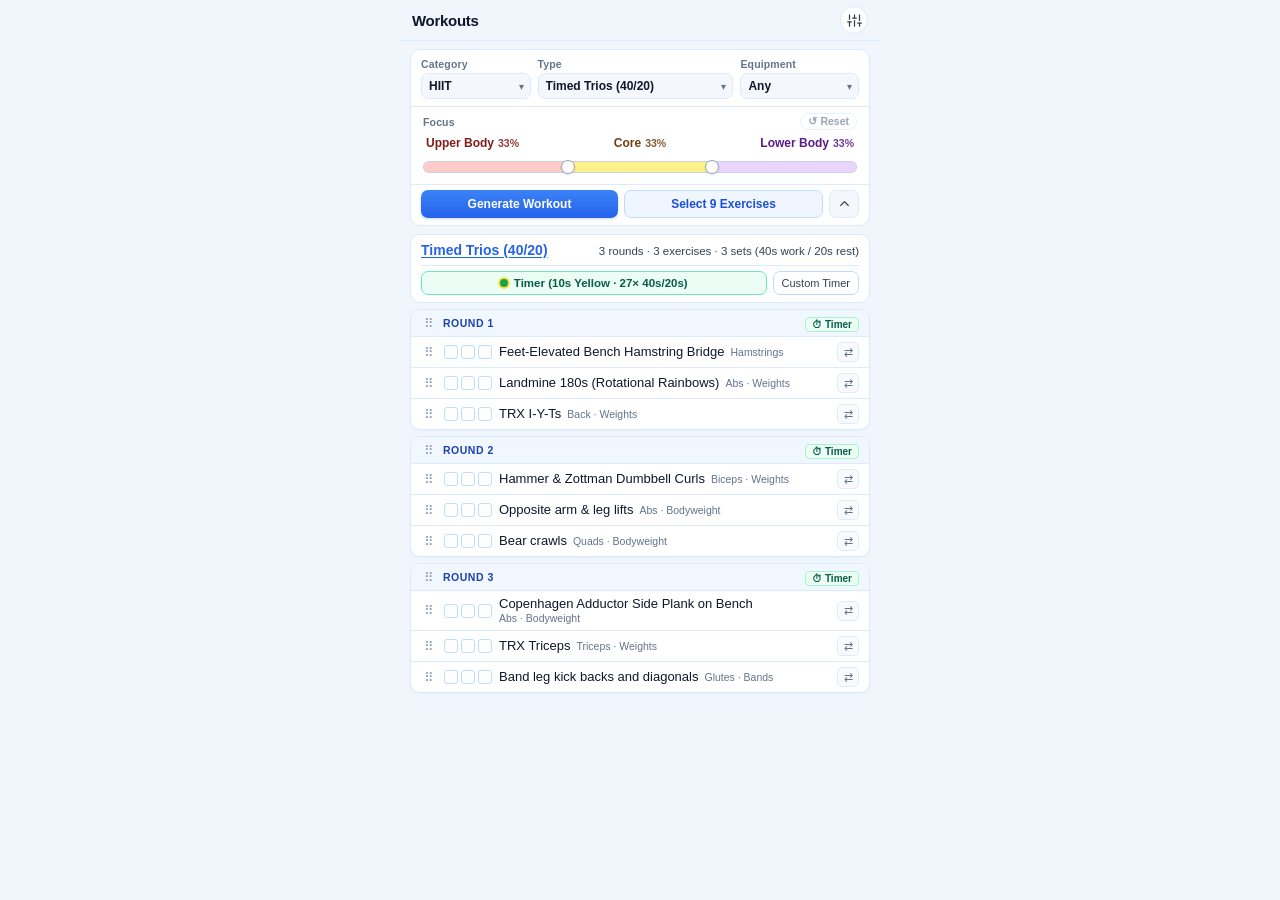
==== commit 96484496: "Add manual exercise write-in, Skater Hops, and Frog Pump + Butterflys (v30)" ====
--- a/index.html
+++ b/index.html
@@ -16,7 +16,7 @@
   <link rel="manifest" href="./manifest.json" />
   <link rel="icon" type="image/svg+xml" href="./diagrams/app-icon.svg" />
   <link rel="apple-touch-icon" href="./diagrams/app-icon.svg" />
-  <link rel="stylesheet" href="./src/styles.css?v=29" />
+  <link rel="stylesheet" href="./src/styles.css?v=30" />
 </head>
 <body>
   <div class="app-shell">
@@ -280,6 +280,19 @@
             </div>
             <div id="swapMuscleFilterBar" class="muscle-filter-bar" role="group" aria-label="Filter by muscle group"></div>
           </div>
+
+          <div class="manual-write-in-row">
+            <input
+              id="swapWriteInInput"
+              type="text"
+              placeholder="Write in custom exercise..."
+              class="search-input manual-write-in-input"
+              aria-label="Write in custom exercise for swap"
+            />
+            <button id="swapWriteInBtn" class="manual-write-in-btn" type="button">
+              Use Write-In
+            </button>
+          </div>
         </div>
 
         <div id="swapExerciseList" class="swap-exercise-list"></div>
@@ -358,7 +371,7 @@
 
         <div class="settings-block qa-link-block">
           <a href="./qa-gallery.html" class="secondary-pill-btn full-width-link">
-            View All 90 Exercise Diagrams →
+            View All 91 Exercise Diagrams →
           </a>
         </div>
 
@@ -395,6 +408,18 @@
             <button id="selectFilterAllBtn" class="seg-btn" type="button">All Exercises</button>
           </div>
           <div id="selectExercisesMuscleFilterBar" class="muscle-filter-bar" role="group" aria-label="Filter by muscle group"></div>
+          <div class="manual-write-in-row">
+            <input
+              id="selectWriteInInput"
+              type="text"
+              placeholder="Write in custom exercise..."
+              class="search-input manual-write-in-input"
+              aria-label="Write in custom exercise to select"
+            />
+            <button id="selectWriteInBtn" class="manual-write-in-btn" type="button">
+              + Write In
+            </button>
+          </div>
         </div>
 
         <div id="selectExercisesList" class="swap-exercise-list"></div>
@@ -524,6 +549,6 @@
     <div id="toast" class="toast" hidden>Updated</div>
   </div>
 
-  <script type="module" src="./src/app.js?v=29"></script>
+  <script type="module" src="./src/app.js?v=30"></script>
 </body>
 </html>
--- a/src/styles.css
+++ b/src/styles.css
@@ -1155,6 +1155,35 @@
   border-color: var(--link-color);
 }
 
+.manual-write-in-row {
+  display: flex;
+  align-items: center;
+  gap: 6px;
+}
+
+.manual-write-in-input {
+  flex: 1;
+  min-width: 0;
+}
+
+.manual-write-in-btn {
+  flex-shrink: 0;
+  white-space: nowrap;
+  background: var(--accent-blue-soft);
+  color: var(--accent-blue-text);
+  border: 1px solid #bfdbfe;
+  border-radius: 7px;
+  padding: 7px 11px;
+  font-size: 12px;
+  font-weight: 700;
+  cursor: pointer;
+}
+
+.manual-write-in-btn:hover {
+  background: #dbeafe;
+  border-color: #93c5fd;
+}
+
 .segmented-control {
   display: flex;
   background: var(--bg-card-elevated);
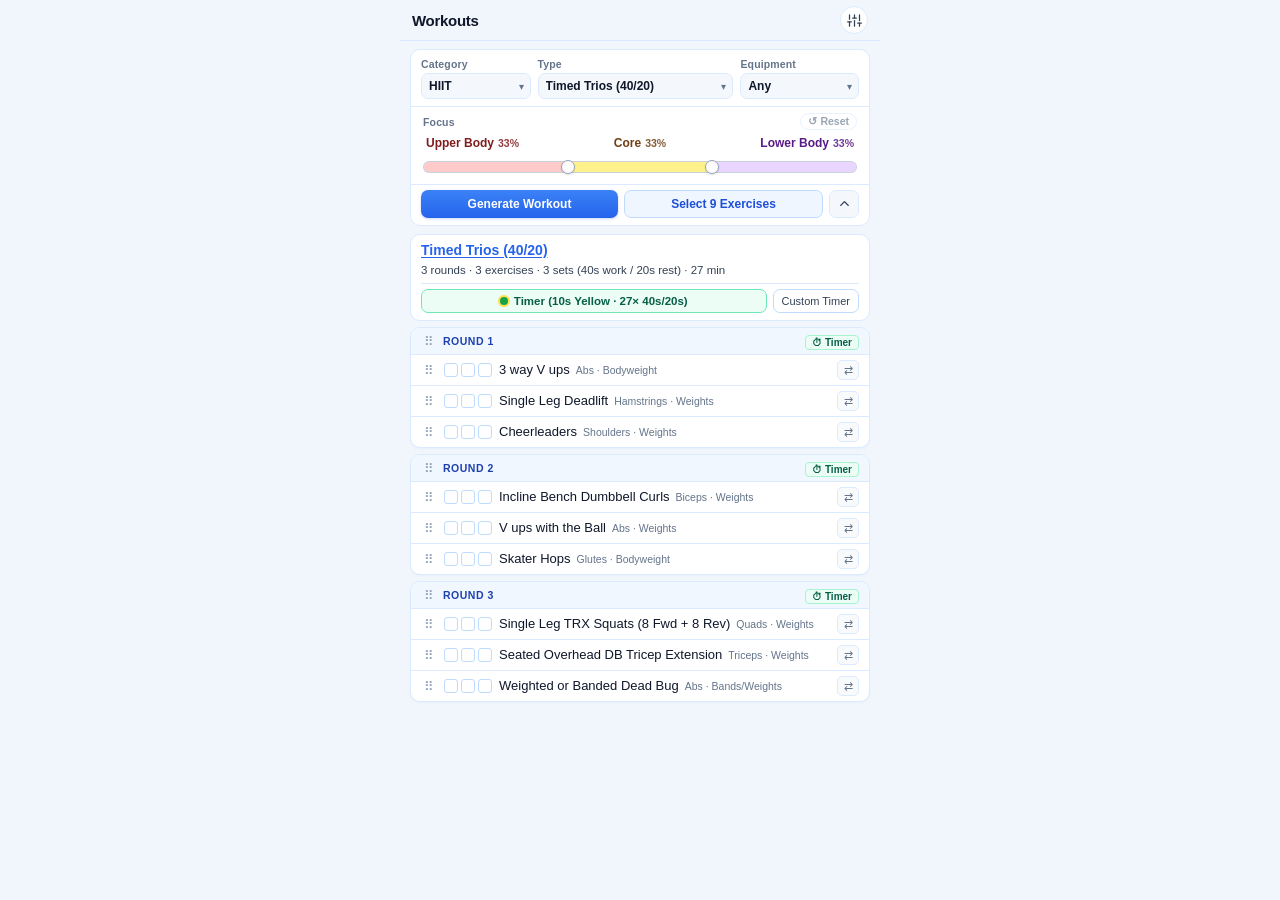
==== commit 9af3ae86: "Add total workout time (with Strength est.) and timer XX of YY remaining" ====
--- a/index.html
+++ b/index.html
@@ -16,7 +16,7 @@
   <link rel="manifest" href="./manifest.json" />
   <link rel="icon" type="image/svg+xml" href="./diagrams/app-icon.svg" />
   <link rel="apple-touch-icon" href="./diagrams/app-icon.svg" />
-  <link rel="stylesheet" href="./src/styles.css?v=30" />
+  <link rel="stylesheet" href="./src/styles.css?v=31" />
 </head>
 <body>
   <div class="app-shell">
@@ -459,7 +459,10 @@
             <div class="timer-stage-content">
               <div class="timer-stage-top">
                 <span id="timerPhaseBadge" class="timer-phase-badge">10s PREP COUNTDOWN</span>
-                <span id="timerStepCounter" class="timer-step-counter">Step 1 of 13</span>
+                <div class="timer-stage-top-right">
+                  <span id="timerStepCounter" class="timer-step-counter">Step 1 of 13</span>
+                  <span id="timerTotalRemaining" class="timer-total-remaining">06:10 of 06:10</span>
+                </div>
               </div>
 
               <div id="timerClockDisplay" class="timer-big-clock" aria-live="assertive">
@@ -549,6 +552,6 @@
     <div id="toast" class="toast" hidden>Updated</div>
   </div>
 
-  <script type="module" src="./src/app.js?v=30"></script>
+  <script type="module" src="./src/app.js?v=31"></script>
 </body>
 </html>
--- a/src/styles.css
+++ b/src/styles.css
@@ -1826,7 +1826,7 @@
 .timer-stage-top {
   width: 100%;
   display: flex;
-  align-items: center;
+  align-items: flex-start;
   justify-content: space-between;
   gap: 8px;
 }
@@ -1841,10 +1841,27 @@
   background: rgba(255, 255, 255, 0.78);
 }
 
+.timer-stage-top-right {
+  display: flex;
+  flex-direction: column;
+  align-items: flex-end;
+  gap: 2px;
+  text-align: right;
+}
+
 .timer-step-counter {
   font-size: 11.5px;
   font-weight: 700;
   opacity: 0.85;
+  line-height: 1.15;
+}
+
+.timer-total-remaining {
+  font-size: 11px;
+  font-weight: 700;
+  font-variant-numeric: tabular-nums;
+  opacity: 0.82;
+  line-height: 1.15;
 }
 
 .timer-big-clock {
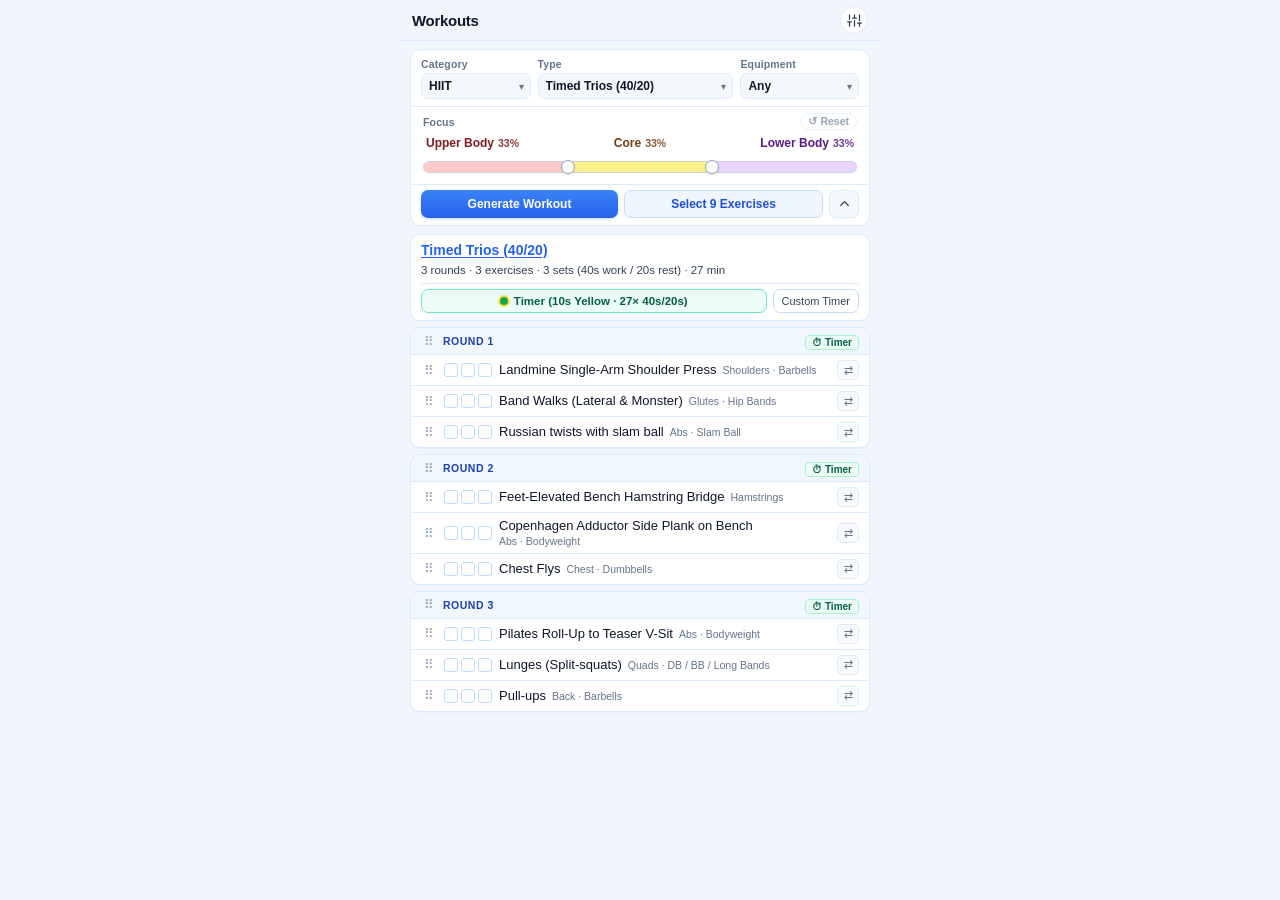
==== commit 971b60e1: "Split weights/bands taxonomy and add Any/Nothing/Custom equipment system" ====
--- a/index.html
+++ b/index.html
@@ -16,7 +16,7 @@
   <link rel="manifest" href="./manifest.json" />
   <link rel="icon" type="image/svg+xml" href="./diagrams/app-icon.svg" />
   <link rel="apple-touch-icon" href="./diagrams/app-icon.svg" />
-  <link rel="stylesheet" href="./src/styles.css?v=31" />
+  <link rel="stylesheet" href="./src/styles.css?v=32" />
 </head>
 <body>
   <div class="app-shell">
@@ -74,12 +74,25 @@
               <div class="select-wrapper">
                 <select id="equipmentSelect">
                   <option value="Any">Any</option>
-                  <option value="Weights">Weights</option>
-                  <option value="Bands">Bands</option>
                   <option value="Nothing">Nothing</option>
+                  <option value="Custom">Custom</option>
                 </select>
               </div>
             </div>
+          </div>
+
+          <div id="customEquipmentSection" class="custom-equipment-section" aria-label="Custom Equipment Checklist" hidden>
+            <div class="custom-equip-header">
+              <div class="custom-equip-title-group">
+                <span class="custom-equip-title">Custom Equipment</span>
+                <span class="custom-equip-hint">Barbells = rack &amp; landmine</span>
+              </div>
+              <div class="custom-equip-actions">
+                <button id="customEquipAllBtn" class="custom-equip-action-btn" type="button">All</button>
+                <button id="customEquipClearBtn" class="custom-equip-action-btn" type="button">Clear</button>
+              </div>
+            </div>
+            <div id="customEquipmentGrid" class="custom-equip-grid" role="group" aria-label="Toggle available equipment"></div>
           </div>
 
           <div id="focusSliderSection" class="focus-slider-section" aria-label="Body Focus Distribution">
@@ -279,6 +292,7 @@
               <button id="swapFilterAllBtn" class="seg-btn" type="button">All Exercises</button>
             </div>
             <div id="swapMuscleFilterBar" class="muscle-filter-bar" role="group" aria-label="Filter by muscle group"></div>
+            <div id="swapEquipmentFilterBar" class="muscle-filter-bar equipment-filter-bar" role="group" aria-label="Filter by equipment"></div>
           </div>
 
           <div class="manual-write-in-row">
@@ -364,8 +378,9 @@
             <button id="clearExclusionsBtn" class="text-link-btn" type="button">Include All</button>
           </div>
           <p class="settings-help">Uncheck exercises to exclude them from your workouts.</p>
-          <input id="exclusionSearchInput" type="search" placeholder="Filter exercises or muscles..." class="search-input" />
+          <input id="exclusionSearchInput" type="search" placeholder="Filter exercises, muscles, or gear..." class="search-input" />
           <div id="exclusionMuscleFilterBar" class="muscle-filter-bar" role="group" aria-label="Filter exclusions by muscle group"></div>
+          <div id="exclusionEquipmentFilterBar" class="muscle-filter-bar equipment-filter-bar" role="group" aria-label="Filter exclusions by equipment"></div>
           <div id="exclusionChecklist" class="exclusion-checklist"></div>
         </div>
 
@@ -408,6 +423,7 @@
             <button id="selectFilterAllBtn" class="seg-btn" type="button">All Exercises</button>
           </div>
           <div id="selectExercisesMuscleFilterBar" class="muscle-filter-bar" role="group" aria-label="Filter by muscle group"></div>
+          <div id="selectExercisesEquipmentFilterBar" class="muscle-filter-bar equipment-filter-bar" role="group" aria-label="Filter by equipment"></div>
           <div class="manual-write-in-row">
             <input
               id="selectWriteInInput"
@@ -552,6 +568,6 @@
     <div id="toast" class="toast" hidden>Updated</div>
   </div>
 
-  <script type="module" src="./src/app.js?v=31"></script>
+  <script type="module" src="./src/app.js?v=32"></script>
 </body>
 </html>
--- a/src/styles.css
+++ b/src/styles.css
@@ -209,6 +209,161 @@
   font-size: 10px;
 }
 
+/* Custom Equipment Checklist Section (shown when Equipment = Custom) */
+.custom-equipment-section {
+  padding: 6px 12px 7px;
+  display: flex;
+  flex-direction: column;
+  gap: 5px;
+  border-bottom: 1px solid var(--border-subtle);
+  background: rgba(241, 245, 249, 0.45);
+}
+
+.custom-equipment-section[hidden] {
+  display: none !important;
+}
+
+.custom-equip-header {
+  display: flex;
+  align-items: center;
+  justify-content: space-between;
+  gap: 6px;
+  min-width: 0;
+}
+
+.custom-equip-title-group {
+  display: flex;
+  align-items: baseline;
+  gap: 6px;
+  min-width: 0;
+  overflow: hidden;
+}
+
+.custom-equip-title {
+  font-size: 10.5px;
+  font-weight: 600;
+  color: var(--text-muted);
+  letter-spacing: 0.15px;
+  white-space: nowrap;
+}
+
+.custom-equip-hint {
+  font-size: 10px;
+  font-weight: 500;
+  color: #64748b;
+  white-space: nowrap;
+  overflow: hidden;
+  text-overflow: ellipsis;
+}
+
+.custom-equip-actions {
+  display: inline-flex;
+  align-items: center;
+  gap: 4px;
+  flex-shrink: 0;
+}
+
+.custom-equip-action-btn {
+  appearance: none;
+  -webkit-appearance: none;
+  background: #ffffff;
+  color: var(--link-color, #2563eb);
+  border: 1px solid rgba(37, 99, 235, 0.22);
+  border-radius: 999px;
+  padding: 1px 7px;
+  font-family: inherit;
+  font-size: 10px;
+  font-weight: 600;
+  line-height: 1.3;
+  cursor: pointer;
+  user-select: none;
+  transition: background-color 0.15s ease, border-color 0.15s ease;
+}
+
+.custom-equip-action-btn:hover {
+  background: #eff6ff;
+  border-color: rgba(37, 99, 235, 0.4);
+}
+
+.custom-equip-grid {
+  display: grid;
+  grid-template-columns: repeat(4, minmax(0, 1fr));
+  gap: 5px;
+}
+
+.custom-equip-chip {
+  appearance: none;
+  -webkit-appearance: none;
+  display: inline-flex;
+  align-items: center;
+  justify-content: center;
+  gap: 3px;
+  min-width: 0;
+  padding: 5px 3px;
+  border-radius: var(--radius-sm);
+  border: 1px solid var(--border-subtle);
+  background: #ffffff;
+  color: #64748b;
+  font-family: inherit;
+  font-size: 10.5px;
+  font-weight: 600;
+  line-height: 1.15;
+  white-space: nowrap;
+  overflow: hidden;
+  text-overflow: ellipsis;
+  cursor: pointer;
+  user-select: none;
+  transition: background-color 0.14s ease, border-color 0.14s ease, color 0.14s ease, box-shadow 0.14s ease;
+}
+
+.custom-equip-chip:hover {
+  border-color: #cbd5e1;
+  color: var(--text-primary);
+}
+
+.custom-equip-chip:active {
+  transform: scale(0.98);
+}
+
+.custom-equip-chip.is-checked {
+  background: #eff6ff;
+  border-color: #3b82f6;
+  color: #1d4ed8;
+  box-shadow: 0 1px 2px rgba(37, 99, 235, 0.08);
+}
+
+.custom-equip-check {
+  display: inline-flex;
+  align-items: center;
+  justify-content: center;
+  width: 11px;
+  height: 11px;
+  border-radius: 3px;
+  border: 1px solid #cbd5e1;
+  background: #f8fafc;
+  color: transparent;
+  font-size: 8.5px;
+  font-weight: 800;
+  line-height: 1;
+  flex-shrink: 0;
+}
+
+.custom-equip-chip.is-checked .custom-equip-check {
+  background: #2563eb;
+  border-color: #2563eb;
+  color: #ffffff;
+}
+
+.custom-equip-label {
+  min-width: 0;
+  overflow: hidden;
+  text-overflow: ellipsis;
+}
+
+.equipment-filter-bar {
+  padding-top: 1px;
+}
+
 /* 3-Part Focus Slider */
 .focus-slider-section {
   padding: 6px 12px 7px;
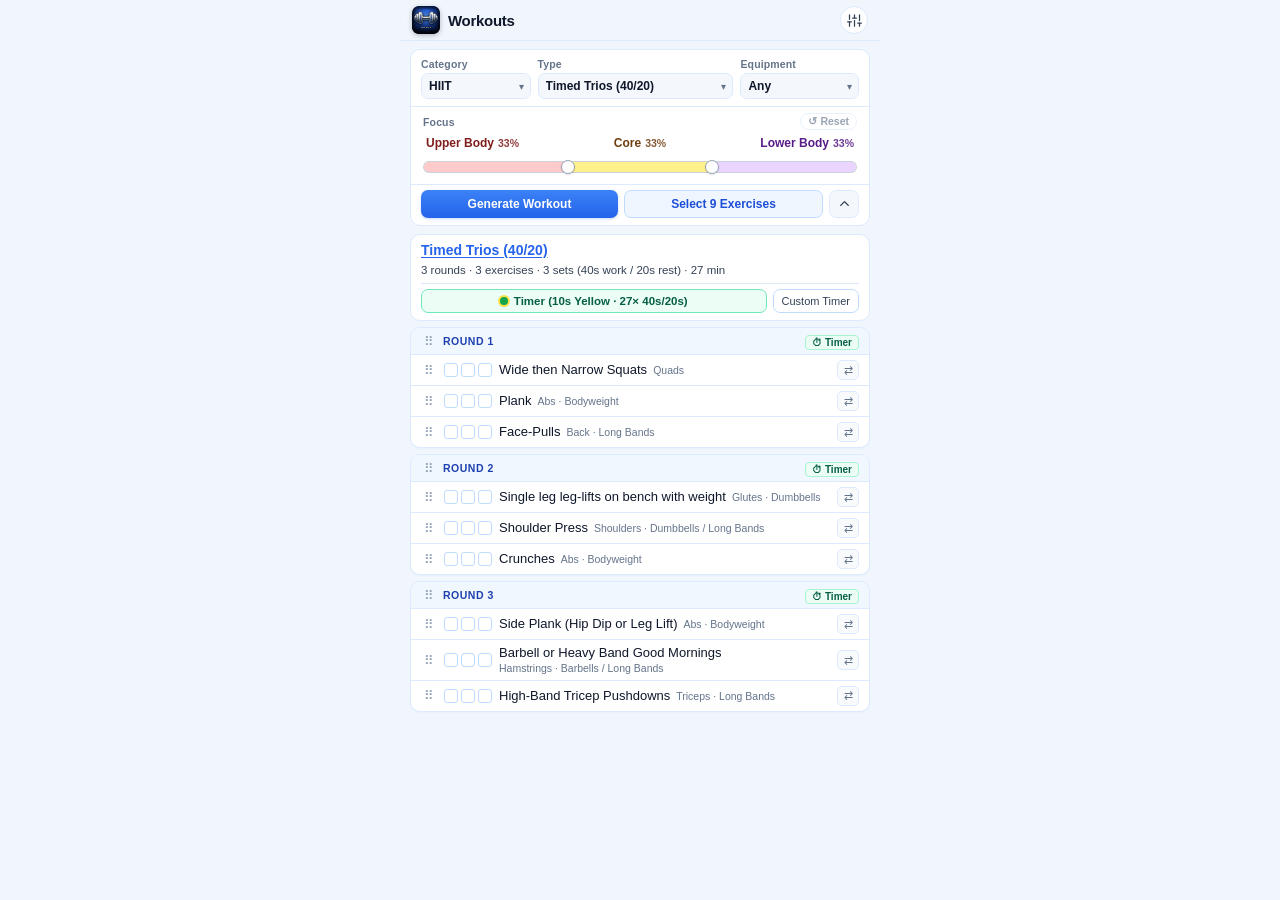
==== commit a3925282: "Add stylized JOSHAL dumbbell logo & iOS Safari Home Screen touch icons (v33)" ====
--- a/index.html
+++ b/index.html
@@ -13,16 +13,21 @@
   <meta name="apple-mobile-web-app-title" content="Workouts" />
   <meta name="theme-color" content="#f0f6fc" />
 
-  <link rel="manifest" href="./manifest.json" />
-  <link rel="icon" type="image/svg+xml" href="./diagrams/app-icon.svg" />
-  <link rel="apple-touch-icon" href="./diagrams/app-icon.svg" />
-  <link rel="stylesheet" href="./src/styles.css?v=32" />
+  <link rel="manifest" href="./manifest.json?v=33" />
+  <link rel="icon" type="image/svg+xml" href="./diagrams/app-icon.svg?v=33" />
+  <link rel="icon" type="image/png" sizes="512x512" href="./apple-touch-icon.png?v=33" />
+  <link rel="apple-touch-icon" href="./apple-touch-icon.png?v=33" />
+  <link rel="apple-touch-icon" sizes="180x180" href="./apple-touch-icon-180x180.png?v=33" />
+  <link rel="apple-touch-icon" sizes="512x512" href="./apple-touch-icon.png?v=33" />
+  <link rel="apple-touch-icon-precomposed" href="./apple-touch-icon.png?v=33" />
+  <link rel="stylesheet" href="./src/styles.css?v=33" />
 </head>
 <body>
   <div class="app-shell">
     <!-- Compact Minimalist Top Navigation -->
     <header class="top-nav">
       <div class="brand-group">
+        <img src="./diagrams/app-icon.svg?v=33" alt="Workouts JOSHAL logo" class="brand-medallion" width="28" height="28" />
         <h1 class="brand-title">Workouts</h1>
         <span class="excluded-pill" id="excludedCountBadge" hidden>0 Excluded</span>
       </div>
@@ -568,6 +573,6 @@
     <div id="toast" class="toast" hidden>Updated</div>
   </div>
 
-  <script type="module" src="./src/app.js?v=32"></script>
+  <script type="module" src="./src/app.js?v=33"></script>
 </body>
 </html>
--- a/src/styles.css
+++ b/src/styles.css
@@ -69,6 +69,15 @@
   gap: 8px;
 }
 
+.brand-medallion {
+  width: 28px;
+  height: 28px;
+  border-radius: 7px;
+  flex-shrink: 0;
+  display: block;
+  box-shadow: 0 1.5px 5px rgba(15, 23, 42, 0.28);
+}
+
 .brand-title {
   margin: 0;
   font-size: 15px;
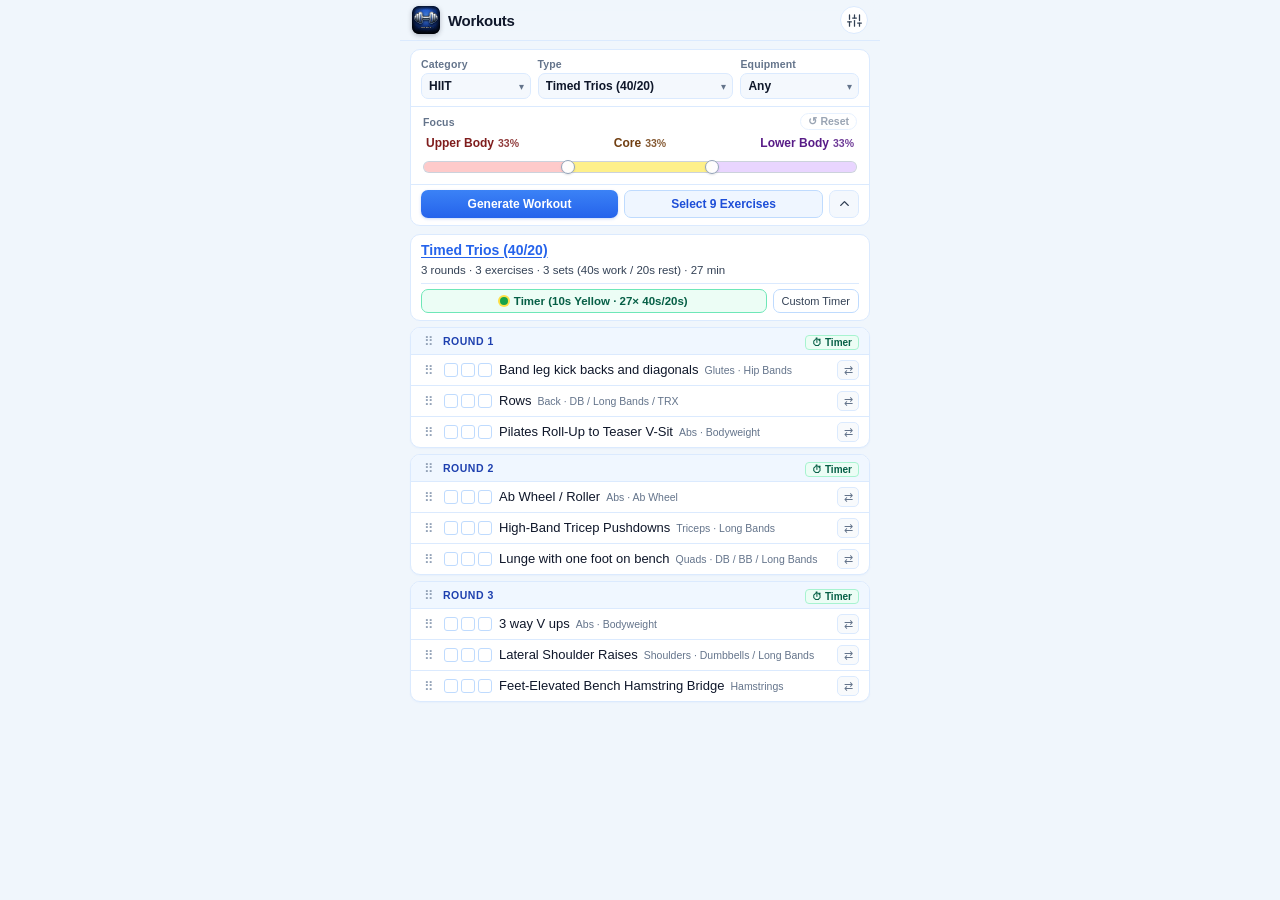
==== commit 633f4a3c: "Revert <audio> & non-ambient session regressions so external audio never pauses (v34)" ====
--- a/index.html
+++ b/index.html
@@ -13,21 +13,21 @@
   <meta name="apple-mobile-web-app-title" content="Workouts" />
   <meta name="theme-color" content="#f0f6fc" />
 
-  <link rel="manifest" href="./manifest.json?v=33" />
-  <link rel="icon" type="image/svg+xml" href="./diagrams/app-icon.svg?v=33" />
-  <link rel="icon" type="image/png" sizes="512x512" href="./apple-touch-icon.png?v=33" />
-  <link rel="apple-touch-icon" href="./apple-touch-icon.png?v=33" />
-  <link rel="apple-touch-icon" sizes="180x180" href="./apple-touch-icon-180x180.png?v=33" />
-  <link rel="apple-touch-icon" sizes="512x512" href="./apple-touch-icon.png?v=33" />
-  <link rel="apple-touch-icon-precomposed" href="./apple-touch-icon.png?v=33" />
-  <link rel="stylesheet" href="./src/styles.css?v=33" />
+  <link rel="manifest" href="./manifest.json?v=34" />
+  <link rel="icon" type="image/svg+xml" href="./diagrams/app-icon.svg?v=34" />
+  <link rel="icon" type="image/png" sizes="512x512" href="./apple-touch-icon.png?v=34" />
+  <link rel="apple-touch-icon" href="./apple-touch-icon.png?v=34" />
+  <link rel="apple-touch-icon" sizes="180x180" href="./apple-touch-icon-180x180.png?v=34" />
+  <link rel="apple-touch-icon" sizes="512x512" href="./apple-touch-icon.png?v=34" />
+  <link rel="apple-touch-icon-precomposed" href="./apple-touch-icon.png?v=34" />
+  <link rel="stylesheet" href="./src/styles.css?v=34" />
 </head>
 <body>
   <div class="app-shell">
     <!-- Compact Minimalist Top Navigation -->
     <header class="top-nav">
       <div class="brand-group">
-        <img src="./diagrams/app-icon.svg?v=33" alt="Workouts JOSHAL logo" class="brand-medallion" width="28" height="28" />
+        <img src="./diagrams/app-icon.svg?v=34" alt="Workouts JOSHAL logo" class="brand-medallion" width="28" height="28" />
         <h1 class="brand-title">Workouts</h1>
         <span class="excluded-pill" id="excludedCountBadge" hidden>0 Excluded</span>
       </div>
@@ -573,6 +573,6 @@
     <div id="toast" class="toast" hidden>Updated</div>
   </div>
 
-  <script type="module" src="./src/app.js?v=33"></script>
+  <script type="module" src="./src/app.js?v=34"></script>
 </body>
 </html>
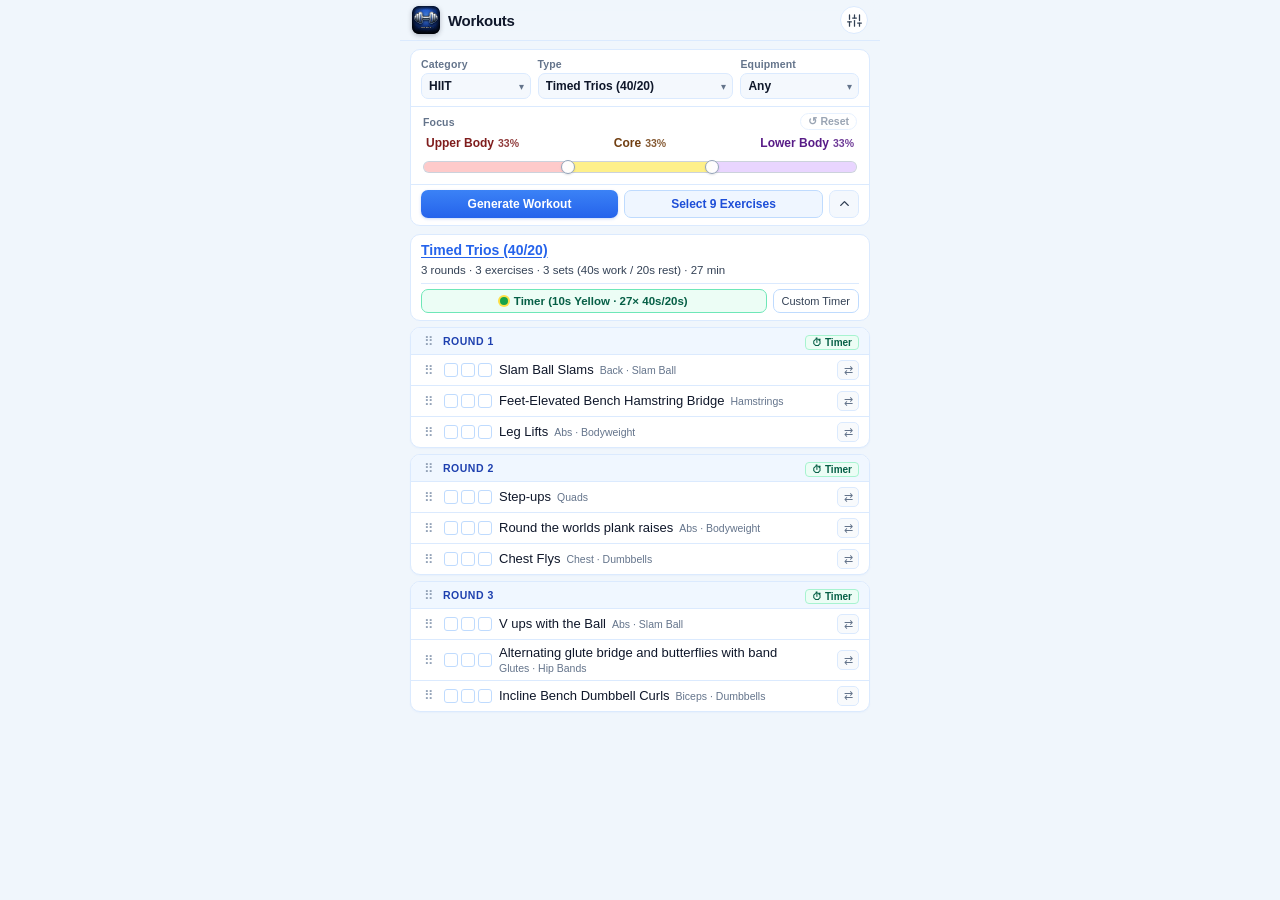
==== commit 83e6a989: "Add 'Rest in 3, 2, 1' voice-over before rest blocks with rest-start chime" ====
--- a/index.html
+++ b/index.html
@@ -13,21 +13,21 @@
   <meta name="apple-mobile-web-app-title" content="Workouts" />
   <meta name="theme-color" content="#f0f6fc" />
 
-  <link rel="manifest" href="./manifest.json?v=34" />
-  <link rel="icon" type="image/svg+xml" href="./diagrams/app-icon.svg?v=34" />
-  <link rel="icon" type="image/png" sizes="512x512" href="./apple-touch-icon.png?v=34" />
-  <link rel="apple-touch-icon" href="./apple-touch-icon.png?v=34" />
-  <link rel="apple-touch-icon" sizes="180x180" href="./apple-touch-icon-180x180.png?v=34" />
-  <link rel="apple-touch-icon" sizes="512x512" href="./apple-touch-icon.png?v=34" />
-  <link rel="apple-touch-icon-precomposed" href="./apple-touch-icon.png?v=34" />
-  <link rel="stylesheet" href="./src/styles.css?v=34" />
+  <link rel="manifest" href="./manifest.json?v=35" />
+  <link rel="icon" type="image/svg+xml" href="./diagrams/app-icon.svg?v=35" />
+  <link rel="icon" type="image/png" sizes="512x512" href="./apple-touch-icon.png?v=35" />
+  <link rel="apple-touch-icon" href="./apple-touch-icon.png?v=35" />
+  <link rel="apple-touch-icon" sizes="180x180" href="./apple-touch-icon-180x180.png?v=35" />
+  <link rel="apple-touch-icon" sizes="512x512" href="./apple-touch-icon.png?v=35" />
+  <link rel="apple-touch-icon-precomposed" href="./apple-touch-icon.png?v=35" />
+  <link rel="stylesheet" href="./src/styles.css?v=35" />
 </head>
 <body>
   <div class="app-shell">
     <!-- Compact Minimalist Top Navigation -->
     <header class="top-nav">
       <div class="brand-group">
-        <img src="./diagrams/app-icon.svg?v=34" alt="Workouts JOSHAL logo" class="brand-medallion" width="28" height="28" />
+        <img src="./diagrams/app-icon.svg?v=35" alt="Workouts JOSHAL logo" class="brand-medallion" width="28" height="28" />
         <h1 class="brand-title">Workouts</h1>
         <span class="excluded-pill" id="excludedCountBadge" hidden>0 Excluded</span>
       </div>
@@ -573,6 +573,6 @@
     <div id="toast" class="toast" hidden>Updated</div>
   </div>
 
-  <script type="module" src="./src/app.js?v=34"></script>
+  <script type="module" src="./src/app.js?v=35"></script>
 </body>
 </html>
